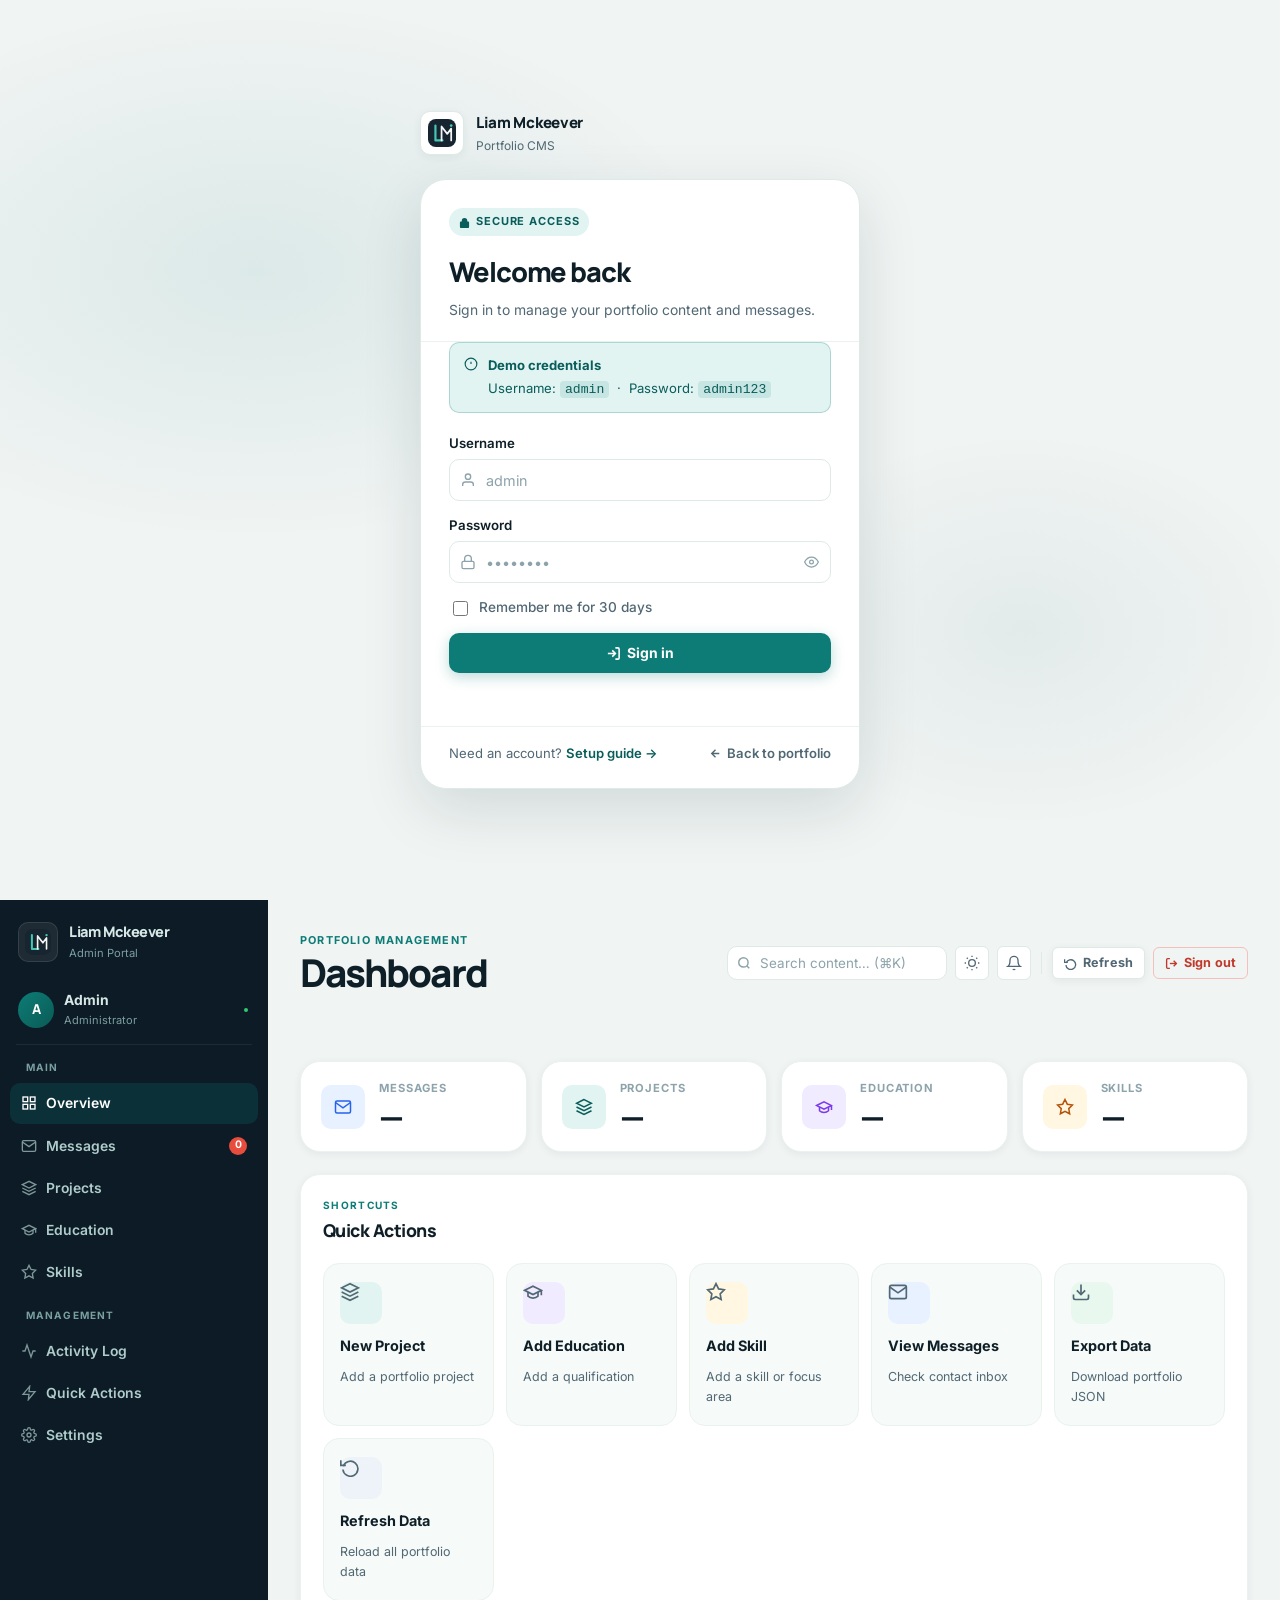
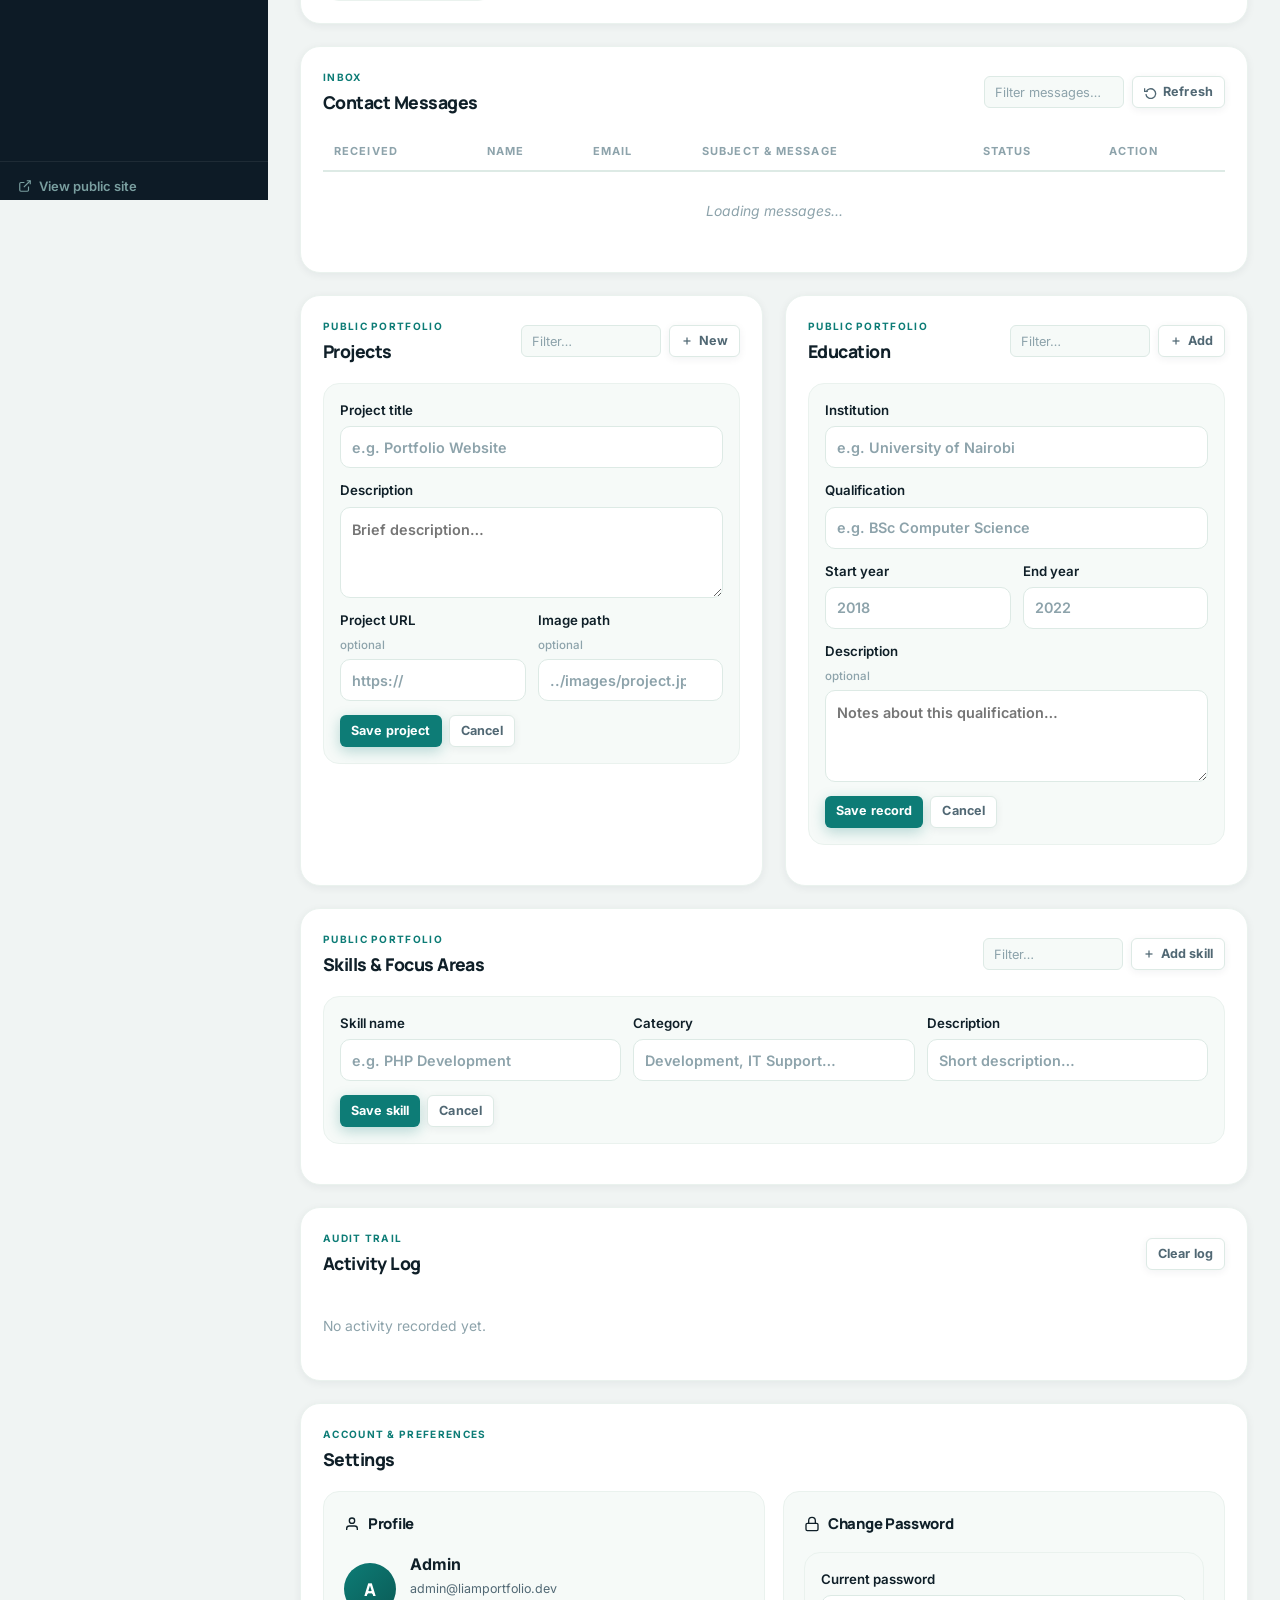
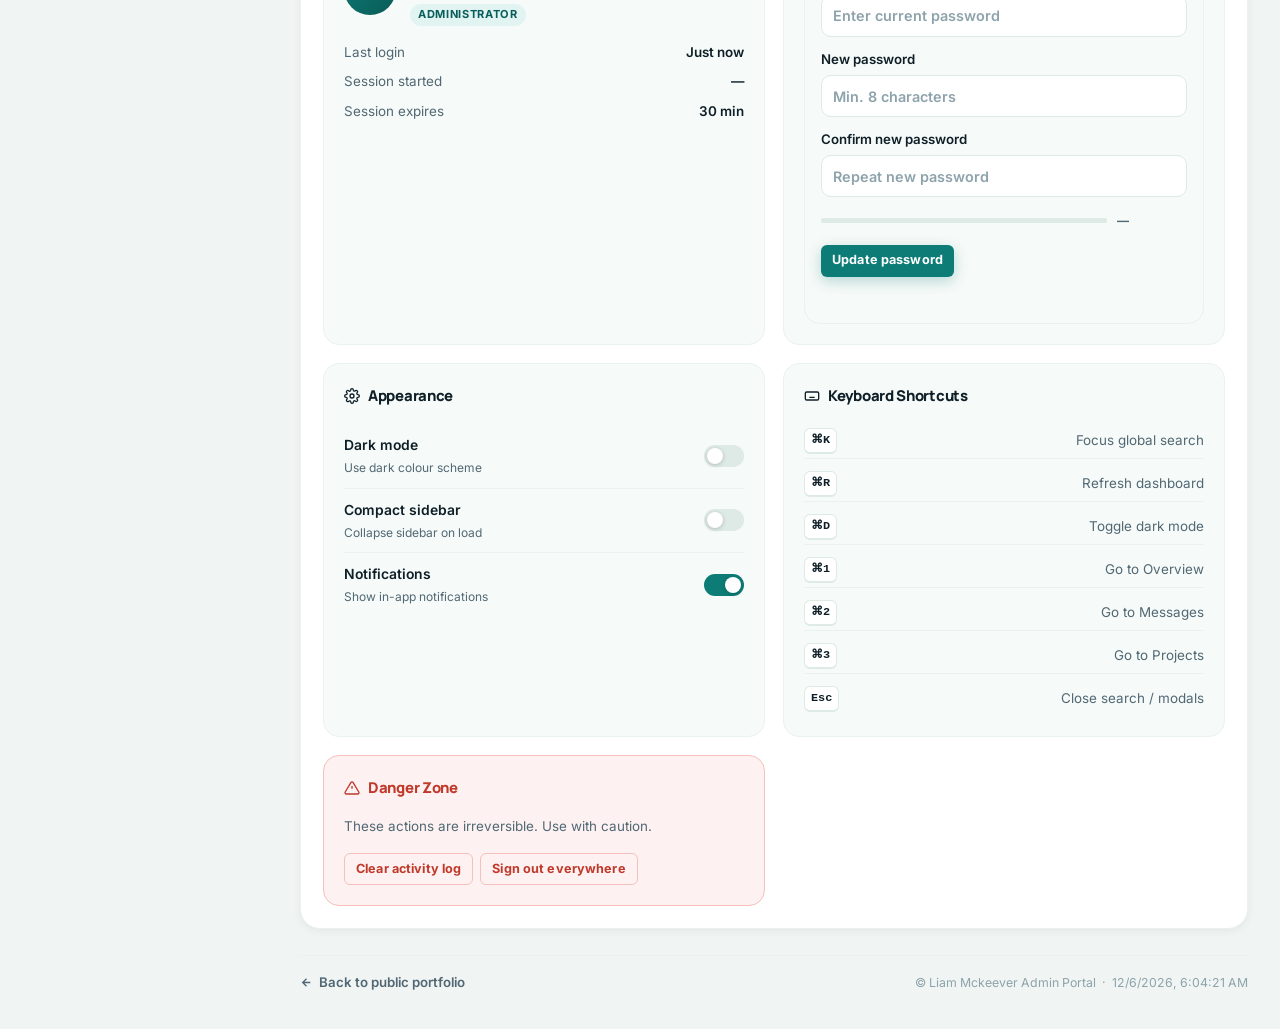
==== liamPortfoloo/index/admin.html @ 50aae00d "Add files via upload" ====
<!DOCTYPE html>
<html lang="en" data-theme="light">
  <head>
    <meta charset="UTF-8" />
    <meta name="viewport" content="width=device-width, initial-scale=1.0" />
    <meta name="robots" content="noindex, nofollow" />
    <title>Admin Dashboard · Liam Mckeever</title>
    <link rel="icon" type="image/svg+xml" href="../assets/liam-mark.svg" />
    <link rel="preconnect" href="https://fonts.googleapis.com" />
    <link rel="preconnect" href="https://fonts.gstatic.com" crossorigin />
    <link href="https://fonts.googleapis.com/css2?family=Inter:wght@400;500;600;700&family=Manrope:wght@700;800&display=swap" rel="stylesheet" />
    <link rel="stylesheet" href="admin.css" />
  </head>
  <body class="admin-body">

    <!-- ══════════════════════════════════════════════
         LOGIN PANEL
    ══════════════════════════════════════════════ -->
    <main class="admin-auth" id="loginPanel">
      <div class="auth-bg-shape" aria-hidden="true"></div>

      <div class="auth-wrapper">
        <a class="auth-brand" href="index.html" aria-label="Back to portfolio">
          <span class="auth-brand-mark">
            <img src="../assets/liam-mark.svg" alt="" width="28" height="28" />
          </span>
          <span class="auth-brand-text">
            <strong>Liam Mckeever</strong>
            <small>Portfolio CMS</small>
          </span>
        </a>

        <section class="auth-card" aria-labelledby="loginTitle">
          <header class="auth-card-header">
            <span class="auth-badge">
              <svg width="11" height="11" viewBox="0 0 12 12" fill="currentColor" aria-hidden="true"><path d="M6 1a3 3 0 0 1 3 3v1H3V4a3 3 0 0 1 3-3zm4 4H2a1 1 0 0 0-1 1v5a1 1 0 0 0 1 1h8a1 1 0 0 0 1-1V6a1 1 0 0 0-1-1z"/></svg>
              Secure access
            </span>
            <h1 id="loginTitle">Welcome back</h1>
            <p class="auth-card-desc">Sign in to manage your portfolio content and messages.</p>
          </header>

          <!-- Demo credentials hint -->
          <div class="demo-credentials">
            <svg width="14" height="14" viewBox="0 0 24 24" fill="none" stroke="currentColor" stroke-width="2" aria-hidden="true"><circle cx="12" cy="12" r="10"/><line x1="12" y1="8" x2="12" y2="12"/><line x1="12" y1="16" x2="12.01" y2="16"/></svg>
            <div>
              <strong>Demo credentials</strong>
              <span>Username: <code>admin</code> &nbsp;·&nbsp; Password: <code>admin123</code></span>
            </div>
          </div>

          <form id="loginForm" class="auth-form" novalidate>
            <div class="field-group">
              <label class="field-label" for="username">Username</label>
              <div class="field-wrap">
                <svg class="field-icon" width="16" height="16" viewBox="0 0 24 24" fill="none" stroke="currentColor" stroke-width="2" aria-hidden="true"><path d="M20 21v-2a4 4 0 0 0-4-4H8a4 4 0 0 0-4 4v2"/><circle cx="12" cy="7" r="4"/></svg>
                <input id="username" class="field-input" name="username" type="text" autocomplete="username" maxlength="50" placeholder="admin" required />
              </div>
            </div>

            <div class="field-group">
              <label class="field-label" for="password">Password</label>
              <div class="field-wrap">
                <svg class="field-icon" width="16" height="16" viewBox="0 0 24 24" fill="none" stroke="currentColor" stroke-width="2" aria-hidden="true"><rect x="3" y="11" width="18" height="11" rx="2"/><path d="M7 11V7a5 5 0 0 1 10 0v4"/></svg>
                <input id="password" class="field-input" name="password" type="password" autocomplete="current-password" placeholder="••••••••" required />
                <button class="pw-toggle" type="button" aria-label="Show password" id="pwToggle">
                  <svg width="15" height="15" viewBox="0 0 24 24" fill="none" stroke="currentColor" stroke-width="2" aria-hidden="true"><path d="M1 12s4-8 11-8 11 8 11 8-4 8-11 8-11-8-11-8z"/><circle cx="12" cy="12" r="3"/></svg>
                </button>
              </div>
            </div>

            <label class="remember-row">
              <input type="checkbox" id="rememberMe" />
              <span>Remember me for 30 days</span>
            </label>

            <button class="btn-primary btn-full" type="submit" id="loginSubmit">
              <svg width="15" height="15" viewBox="0 0 24 24" fill="none" stroke="currentColor" stroke-width="2.5" aria-hidden="true"><path d="M15 3h4a2 2 0 0 1 2 2v14a2 2 0 0 1-2 2h-4"/><polyline points="10 17 15 12 10 7"/><line x1="15" y1="12" x2="3" y2="12"/></svg>
              Sign in
            </button>

            <p class="admin-notice" id="loginStatus" role="status" aria-live="polite"></p>
          </form>

          <footer class="auth-card-footer">
            <p class="auth-setup-note">Need an account? <a href="../backend/README.md" target="_blank" rel="noopener noreferrer">Setup guide →</a></p>
            <a class="auth-back-link" href="index.html">
              <svg width="13" height="13" viewBox="0 0 24 24" fill="none" stroke="currentColor" stroke-width="2.5" aria-hidden="true"><path d="M19 12H5M12 19l-7-7 7-7"/></svg>
              Back to portfolio
            </a>
          </footer>
        </section>
      </div>
    </main>

    <!-- ══════════════════════════════════════════════
         DASHBOARD SHELL
    ══════════════════════════════════════════════ -->
    <div class="admin-shell" id="dashboard" hidden>

      <!-- ── SIDEBAR ─────────────────────────────── -->
      <aside class="admin-sidebar" id="adminSidebar" role="complementary" aria-label="Admin navigation">

        <div class="sidebar-top">
          <a class="sidebar-brand" href="index.html">
            <span class="sidebar-brand-mark">
              <img src="../assets/liam-mark.svg" alt="" width="26" height="26" />
            </span>
            <span class="sidebar-brand-text">
              <strong>Liam Mckeever</strong>
              <small>Admin Portal</small>
            </span>
          </a>

          <!-- Mobile close -->
          <button class="sidebar-close" id="sidebarClose" type="button" aria-label="Close sidebar">
            <svg width="18" height="18" viewBox="0 0 24 24" fill="none" stroke="currentColor" stroke-width="2.5"><line x1="18" y1="6" x2="6" y2="18"/><line x1="6" y1="6" x2="18" y2="18"/></svg>
          </button>
        </div>

        <!-- Admin avatar / greeting -->
        <div class="sidebar-user">
          <div class="sidebar-avatar" id="sidebarAvatar">A</div>
          <div>
            <div class="sidebar-username" id="sidebarUsername">Admin</div>
            <div class="sidebar-role">Administrator</div>
          </div>
          <div class="sidebar-status-dot" title="Online"></div>
        </div>

        <div class="sidebar-divider"></div>

        <nav class="admin-nav" aria-label="Admin sections">
          <p class="nav-section-label">Main</p>
          <a class="nav-link active" href="#overview" data-section="overview">
            <svg class="nav-icon" width="16" height="16" viewBox="0 0 24 24" fill="none" stroke="currentColor" stroke-width="2"><rect x="3" y="3" width="7" height="7"/><rect x="14" y="3" width="7" height="7"/><rect x="14" y="14" width="7" height="7"/><rect x="3" y="14" width="7" height="7"/></svg>
            Overview
          </a>
          <a class="nav-link" href="#messages" data-section="messages">
            <svg class="nav-icon" width="16" height="16" viewBox="0 0 24 24" fill="none" stroke="currentColor" stroke-width="2"><path d="M4 4h16c1.1 0 2 .9 2 2v12c0 1.1-.9 2-2 2H4c-1.1 0-2-.9-2-2V6c0-1.1.9-2 2-2z"/><polyline points="22,6 12,13 2,6"/></svg>
            Messages
            <span class="nav-badge" id="msgBadge" hidden>0</span>
          </a>
          <a class="nav-link" href="#projects" data-section="projects">
            <svg class="nav-icon" width="16" height="16" viewBox="0 0 24 24" fill="none" stroke="currentColor" stroke-width="2"><polygon points="12 2 2 7 12 12 22 7 12 2"/><polyline points="2 17 12 22 22 17"/><polyline points="2 12 12 17 22 12"/></svg>
            Projects
          </a>
          <a class="nav-link" href="#education" data-section="education">
            <svg class="nav-icon" width="16" height="16" viewBox="0 0 24 24" fill="none" stroke="currentColor" stroke-width="2"><path d="M22 10v6M2 10l10-5 10 5-10 5z"/><path d="M6 12v5c3 3 9 3 12 0v-5"/></svg>
            Education
          </a>
          <a class="nav-link" href="#skills" data-section="skills">
            <svg class="nav-icon" width="16" height="16" viewBox="0 0 24 24" fill="none" stroke="currentColor" stroke-width="2"><path d="M12 2l3.09 6.26L22 9.27l-5 4.87 1.18 6.88L12 17.77l-6.18 3.25L7 14.14 2 9.27l6.91-1.01L12 2z"/></svg>
            Skills
          </a>

          <p class="nav-section-label" style="margin-top:12px">Management</p>
          <a class="nav-link" href="#activity" data-section="activity">
            <svg class="nav-icon" width="16" height="16" viewBox="0 0 24 24" fill="none" stroke="currentColor" stroke-width="2"><polyline points="22 12 18 12 15 21 9 3 6 12 2 12"/></svg>
            Activity Log
          </a>
          <a class="nav-link" href="#quick-actions" data-section="quick-actions">
            <svg class="nav-icon" width="16" height="16" viewBox="0 0 24 24" fill="none" stroke="currentColor" stroke-width="2"><polygon points="13 2 3 14 12 14 11 22 21 10 12 10 13 2"/></svg>
            Quick Actions
          </a>
          <a class="nav-link" href="#settings" data-section="settings">
            <svg class="nav-icon" width="16" height="16" viewBox="0 0 24 24" fill="none" stroke="currentColor" stroke-width="2"><circle cx="12" cy="12" r="3"/><path d="M19.4 15a1.65 1.65 0 0 0 .33 1.82l.06.06a2 2 0 0 1-2.83 2.83l-.06-.06a1.65 1.65 0 0 0-1.82-.33 1.65 1.65 0 0 0-1 1.51V21a2 2 0 0 1-4 0v-.09A1.65 1.65 0 0 0 9 19.4a1.65 1.65 0 0 0-1.82.33l-.06.06a2 2 0 0 1-2.83-2.83l.06-.06A1.65 1.65 0 0 0 4.68 15a1.65 1.65 0 0 0-1.51-1H3a2 2 0 0 1 0-4h.09A1.65 1.65 0 0 0 4.6 9a1.65 1.65 0 0 0-.33-1.82l-.06-.06a2 2 0 0 1 2.83-2.83l.06.06A1.65 1.65 0 0 0 9 4.68a1.65 1.65 0 0 0 1-1.51V3a2 2 0 0 1 4 0v.09a1.65 1.65 0 0 0 1 1.51 1.65 1.65 0 0 0 1.82-.33l.06-.06a2 2 0 0 1 2.83 2.83l-.06.06A1.65 1.65 0 0 0 19.4 9a1.65 1.65 0 0 0 1.51 1H21a2 2 0 0 1 0 4h-.09a1.65 1.65 0 0 0-1.51 1z"/></svg>
            Settings
          </a>
        </nav>

        <div class="sidebar-footer">
          <a class="sidebar-site-link" href="index.html" target="_blank" rel="noopener">
            <svg width="14" height="14" viewBox="0 0 24 24" fill="none" stroke="currentColor" stroke-width="2"><path d="M18 13v6a2 2 0 0 1-2 2H5a2 2 0 0 1-2-2V8a2 2 0 0 1 2-2h6"/><polyline points="15 3 21 3 21 9"/><line x1="10" y1="14" x2="21" y2="3"/></svg>
            View public site
          </a>
        </div>
      </aside>

      <!-- Sidebar overlay (mobile) -->
      <div class="sidebar-overlay" id="sidebarOverlay"></div>

      <!-- ── MAIN ────────────────────────────────── -->
      <main class="admin-main">

        <!-- TOP BAR -->
        <header class="admin-topbar" id="overview">
          <div class="topbar-left">
            <!-- Mobile hamburger -->
            <button class="hamburger" id="hamburger" type="button" aria-label="Open menu">
              <span></span><span></span><span></span>
            </button>
            <div class="topbar-title">
              <span class="topbar-eyebrow">Portfolio management</span>
              <h1 class="topbar-heading">Dashboard</h1>
            </div>
          </div>

          <div class="topbar-right">
            <!-- Global search -->
            <div class="topbar-search">
              <svg width="14" height="14" viewBox="0 0 24 24" fill="none" stroke="currentColor" stroke-width="2.5" aria-hidden="true"><circle cx="11" cy="11" r="8"/><line x1="21" y1="21" x2="16.65" y2="16.65"/></svg>
              <input id="globalSearch" type="search" placeholder="Search content… (⌘K)" aria-label="Search portfolio content" />
            </div>

            <!-- Dark mode toggle -->
            <button class="topbar-icon-btn" id="darkModeToggle" type="button" aria-label="Toggle dark mode" title="Toggle dark mode">
              <svg class="icon-light" width="16" height="16" viewBox="0 0 24 24" fill="none" stroke="currentColor" stroke-width="2"><circle cx="12" cy="12" r="5"/><line x1="12" y1="1" x2="12" y2="3"/><line x1="12" y1="21" x2="12" y2="23"/><line x1="4.22" y1="4.22" x2="5.64" y2="5.64"/><line x1="18.36" y1="18.36" x2="19.78" y2="19.78"/><line x1="1" y1="12" x2="3" y2="12"/><line x1="21" y1="12" x2="23" y2="12"/><line x1="4.22" y1="19.78" x2="5.64" y2="18.36"/><line x1="18.36" y1="5.64" x2="19.78" y2="4.22"/></svg>
              <svg class="icon-dark" width="16" height="16" viewBox="0 0 24 24" fill="none" stroke="currentColor" stroke-width="2"><path d="M21 12.79A9 9 0 1 1 11.21 3 7 7 0 0 0 21 12.79z"/></svg>
            </button>

            <!-- Notifications -->
            <button class="topbar-icon-btn notif-btn" id="notifBtn" type="button" aria-label="Notifications" aria-haspopup="true" aria-expanded="false">
              <svg width="16" height="16" viewBox="0 0 24 24" fill="none" stroke="currentColor" stroke-width="2"><path d="M18 8A6 6 0 0 0 6 8c0 7-3 9-3 9h18s-3-2-3-9"/><path d="M13.73 21a2 2 0 0 1-3.46 0"/></svg>
              <span class="notif-dot" id="notifDot" hidden></span>
            </button>

            <!-- Notifications dropdown -->
            <div class="notif-dropdown" id="notifDropdown" role="dialog" aria-label="Notifications" hidden>
              <div class="notif-header">
                <strong>Notifications</strong>
                <button class="btn-text" id="clearNotifs" type="button">Clear all</button>
              </div>
              <ul class="notif-list" id="notifList">
                <li class="notif-empty">No new notifications</li>
              </ul>
            </div>

            <div class="topbar-divider"></div>

            <button class="btn-ghost btn-sm" id="refreshButton" type="button">
              <svg width="13" height="13" viewBox="0 0 24 24" fill="none" stroke="currentColor" stroke-width="2.5"><polyline points="1 4 1 10 7 10"/><path d="M3.51 15a9 9 0 1 0 .49-4"/></svg>
              Refresh
            </button>
            <button class="btn-danger-outline btn-sm" id="logoutButton" type="button">
              <svg width="13" height="13" viewBox="0 0 24 24" fill="none" stroke="currentColor" stroke-width="2.5"><path d="M9 21H5a2 2 0 0 1-2-2V5a2 2 0 0 1 2-2h4"/><polyline points="16 17 21 12 16 7"/><line x1="21" y1="12" x2="9" y2="12"/></svg>
              Sign out
            </button>
          </div>
        </header>

        <!-- Search results overlay -->
        <div class="search-results" id="searchResults" hidden></div>

        <p class="admin-notice" id="dashboardStatus" role="status" aria-live="polite"></p>

        <!-- ── STATS ──────────────────────────────── -->
        <section class="stats-grid" aria-label="Portfolio summary">
          <article class="stat-card" data-href="#messages">
            <div class="stat-icon stat-icon--blue">
              <svg width="18" height="18" viewBox="0 0 24 24" fill="none" stroke="currentColor" stroke-width="2"><path d="M4 4h16c1.1 0 2 .9 2 2v12c0 1.1-.9 2-2 2H4c-1.1 0-2-.9-2-2V6c0-1.1.9-2 2-2z"/><polyline points="22,6 12,13 2,6"/></svg>
            </div>
            <div class="stat-body">
              <p class="stat-label">Messages</p>
              <h2 class="stat-value" id="messageCount">—</h2>
            </div>
            <svg class="stat-arrow" width="14" height="14" viewBox="0 0 24 24" fill="none" stroke="currentColor" stroke-width="2.5"><path d="M5 12h14M12 5l7 7-7 7"/></svg>
          </article>
          <article class="stat-card" data-href="#projects">
            <div class="stat-icon stat-icon--teal">
              <svg width="18" height="18" viewBox="0 0 24 24" fill="none" stroke="currentColor" stroke-width="2"><polygon points="12 2 2 7 12 12 22 7 12 2"/><polyline points="2 17 12 22 22 17"/><polyline points="2 12 12 17 22 12"/></svg>
            </div>
            <div class="stat-body">
              <p class="stat-label">Projects</p>
              <h2 class="stat-value" id="projectCount">—</h2>
            </div>
            <svg class="stat-arrow" width="14" height="14" viewBox="0 0 24 24" fill="none" stroke="currentColor" stroke-width="2.5"><path d="M5 12h14M12 5l7 7-7 7"/></svg>
          </article>
          <article class="stat-card" data-href="#education">
            <div class="stat-icon stat-icon--purple">
              <svg width="18" height="18" viewBox="0 0 24 24" fill="none" stroke="currentColor" stroke-width="2"><path d="M22 10v6M2 10l10-5 10 5-10 5z"/><path d="M6 12v5c3 3 9 3 12 0v-5"/></svg>
            </div>
            <div class="stat-body">
              <p class="stat-label">Education</p>
              <h2 class="stat-value" id="educationCount">—</h2>
            </div>
            <svg class="stat-arrow" width="14" height="14" viewBox="0 0 24 24" fill="none" stroke="currentColor" stroke-width="2.5"><path d="M5 12h14M12 5l7 7-7 7"/></svg>
          </article>
          <article class="stat-card" data-href="#skills">
            <div class="stat-icon stat-icon--amber">
              <svg width="18" height="18" viewBox="0 0 24 24" fill="none" stroke="currentColor" stroke-width="2"><path d="M12 2l3.09 6.26L22 9.27l-5 4.87 1.18 6.88L12 17.77l-6.18 3.25L7 14.14 2 9.27l6.91-1.01L12 2z"/></svg>
            </div>
            <div class="stat-body">
              <p class="stat-label">Skills</p>
              <h2 class="stat-value" id="skillCount">—</h2>
            </div>
            <svg class="stat-arrow" width="14" height="14" viewBox="0 0 24 24" fill="none" stroke="currentColor" stroke-width="2.5"><path d="M5 12h14M12 5l7 7-7 7"/></svg>
          </article>
        </section>

        <!-- ── QUICK ACTIONS ──────────────────────── -->
        <section class="panel" id="quick-actions">
          <div class="panel-header">
            <div class="panel-title-group">
              <span class="panel-eyebrow">Shortcuts</span>
              <h2 class="panel-title">Quick Actions</h2>
            </div>
          </div>
          <div class="quick-actions-grid">
            <button class="qa-card" data-reset-form="projectForm" data-scroll="projects" type="button">
              <span class="qa-icon qa-icon--teal">
                <svg width="20" height="20" viewBox="0 0 24 24" fill="none" stroke="currentColor" stroke-width="2"><polygon points="12 2 2 7 12 12 22 7 12 2"/><polyline points="2 17 12 22 22 17"/><polyline points="2 12 12 17 22 12"/></svg>
              </span>
              <strong>New Project</strong>
              <span>Add a portfolio project</span>
            </button>
            <button class="qa-card" data-reset-form="educationForm" data-scroll="education" type="button">
              <span class="qa-icon qa-icon--purple">
                <svg width="20" height="20" viewBox="0 0 24 24" fill="none" stroke="currentColor" stroke-width="2"><path d="M22 10v6M2 10l10-5 10 5-10 5z"/><path d="M6 12v5c3 3 9 3 12 0v-5"/></svg>
              </span>
              <strong>Add Education</strong>
              <span>Add a qualification</span>
            </button>
            <button class="qa-card" data-reset-form="skillForm" data-scroll="skills" type="button">
              <span class="qa-icon qa-icon--amber">
                <svg width="20" height="20" viewBox="0 0 24 24" fill="none" stroke="currentColor" stroke-width="2"><path d="M12 2l3.09 6.26L22 9.27l-5 4.87 1.18 6.88L12 17.77l-6.18 3.25L7 14.14 2 9.27l6.91-1.01L12 2z"/></svg>
              </span>
              <strong>Add Skill</strong>
              <span>Add a skill or focus area</span>
            </button>
            <button class="qa-card" data-scroll="messages" type="button">
              <span class="qa-icon qa-icon--blue">
                <svg width="20" height="20" viewBox="0 0 24 24" fill="none" stroke="currentColor" stroke-width="2"><path d="M4 4h16c1.1 0 2 .9 2 2v12c0 1.1-.9 2-2 2H4c-1.1 0-2-.9-2-2V6c0-1.1.9-2 2-2z"/><polyline points="22,6 12,13 2,6"/></svg>
              </span>
              <strong>View Messages</strong>
              <span>Check contact inbox</span>
            </button>
            <button class="qa-card" id="qaExportBtn" type="button">
              <span class="qa-icon qa-icon--green">
                <svg width="20" height="20" viewBox="0 0 24 24" fill="none" stroke="currentColor" stroke-width="2"><path d="M21 15v4a2 2 0 0 1-2 2H5a2 2 0 0 1-2-2v-4"/><polyline points="7 10 12 15 17 10"/><line x1="12" y1="15" x2="12" y2="3"/></svg>
              </span>
              <strong>Export Data</strong>
              <span>Download portfolio JSON</span>
            </button>
            <button class="qa-card" id="qaRefreshBtn" type="button">
              <span class="qa-icon qa-icon--slate">
                <svg width="20" height="20" viewBox="0 0 24 24" fill="none" stroke="currentColor" stroke-width="2"><polyline points="1 4 1 10 7 10"/><path d="M3.51 15a9 9 0 1 0 .49-4"/></svg>
              </span>
              <strong>Refresh Data</strong>
              <span>Reload all portfolio data</span>
            </button>
          </div>
        </section>

        <!-- ── MESSAGES ───────────────────────────── -->
        <section class="panel" id="messages">
          <div class="panel-header">
            <div class="panel-title-group">
              <span class="panel-eyebrow">Inbox</span>
              <h2 class="panel-title">Contact Messages</h2>
            </div>
            <div class="panel-actions">
              <input class="panel-search" id="msgSearch" type="search" placeholder="Filter messages…" aria-label="Filter messages" />
              <button class="btn-ghost btn-sm" id="refreshButton" type="button">
                <svg width="13" height="13" viewBox="0 0 24 24" fill="none" stroke="currentColor" stroke-width="2.5"><polyline points="1 4 1 10 7 10"/><path d="M3.51 15a9 9 0 1 0 .49-4"/></svg>
                Refresh
              </button>
            </div>
          </div>
          <div class="table-wrap">
            <table>
              <thead>
                <tr>
                  <th>Received</th>
                  <th>Name</th>
                  <th>Email</th>
                  <th>Subject &amp; Message</th>
                  <th>Status</th>
                  <th>Action</th>
                </tr>
              </thead>
              <tbody id="messagesTable">
                <tr><td colspan="6" class="table-empty">Loading messages…</td></tr>
              </tbody>
            </table>
          </div>
        </section>

        <!-- ── PROJECTS + EDUCATION ───────────────── -->
        <div class="management-grid">

          <!-- PROJECTS -->
          <section class="panel" id="projects">
            <div class="panel-header">
              <div class="panel-title-group">
                <span class="panel-eyebrow">Public portfolio</span>
                <h2 class="panel-title">Projects</h2>
              </div>
              <div class="panel-actions">
                <input class="panel-search" id="projectSearch" type="search" placeholder="Filter…" aria-label="Filter projects" />
                <button class="btn-ghost btn-sm" data-reset-form="projectForm" type="button">
                  <svg width="12" height="12" viewBox="0 0 24 24" fill="none" stroke="currentColor" stroke-width="2.5"><line x1="12" y1="5" x2="12" y2="19"/><line x1="5" y1="12" x2="19" y2="12"/></svg>
                  New
                </button>
              </div>
            </div>

            <form class="record-form" id="projectForm">
              <input type="hidden" name="id" />
              <div class="form-row">
                <label class="field-label">Project title
                  <input class="field-input" name="title" maxlength="150" placeholder="e.g. Portfolio Website" required />
                </label>
              </div>
              <div class="form-row">
                <label class="field-label">Description
                  <textarea class="field-textarea" name="description" rows="3" placeholder="Brief description…" required></textarea>
                </label>
              </div>
              <div class="form-row form-row--2col">
                <label class="field-label">Project URL <span class="optional-tag">optional</span>
                  <input class="field-input" name="project_url" type="url" maxlength="255" placeholder="https://" />
                </label>
                <label class="field-label">Image path <span class="optional-tag">optional</span>
                  <input class="field-input" name="image" maxlength="255" placeholder="../images/project.jpg" />
                </label>
              </div>
              <div class="form-actions">
                <button class="btn-primary btn-sm" type="submit">Save project</button>
                <button class="btn-ghost btn-sm" data-reset-form="projectForm" type="button">Cancel</button>
              </div>
            </form>

            <div class="record-list" id="projectsList" aria-live="polite"></div>
          </section>

          <!-- EDUCATION -->
          <section class="panel" id="education">
            <div class="panel-header">
              <div class="panel-title-group">
                <span class="panel-eyebrow">Public portfolio</span>
                <h2 class="panel-title">Education</h2>
              </div>
              <div class="panel-actions">
                <input class="panel-search" id="eduSearch" type="search" placeholder="Filter…" aria-label="Filter education" />
                <button class="btn-ghost btn-sm" data-reset-form="educationForm" type="button">
                  <svg width="12" height="12" viewBox="0 0 24 24" fill="none" stroke="currentColor" stroke-width="2.5"><line x1="12" y1="5" x2="12" y2="19"/><line x1="5" y1="12" x2="19" y2="12"/></svg>
                  Add
                </button>
              </div>
            </div>

            <form class="record-form" id="educationForm">
              <input type="hidden" name="id" />
              <div class="form-row">
                <label class="field-label">Institution
                  <input class="field-input" name="institution" maxlength="150" placeholder="e.g. University of Nairobi" required />
                </label>
              </div>
              <div class="form-row">
                <label class="field-label">Qualification
                  <input class="field-input" name="qualification" maxlength="150" placeholder="e.g. BSc Computer Science" required />
                </label>
              </div>
              <div class="form-row form-row--2col">
                <label class="field-label">Start year
                  <input class="field-input" name="start_year" type="number" min="1901" max="2155" placeholder="2018" />
                </label>
                <label class="field-label">End year
                  <input class="field-input" name="end_year" type="number" min="1901" max="2155" placeholder="2022" />
                </label>
              </div>
              <div class="form-row">
                <label class="field-label">Description <span class="optional-tag">optional</span>
                  <textarea class="field-textarea" name="description" rows="3" placeholder="Notes about this qualification…"></textarea>
                </label>
              </div>
              <div class="form-actions">
                <button class="btn-primary btn-sm" type="submit">Save record</button>
                <button class="btn-ghost btn-sm" data-reset-form="educationForm" type="button">Cancel</button>
              </div>
            </form>

            <div class="record-list" id="educationList" aria-live="polite"></div>
          </section>

        </div><!-- /management-grid -->

        <!-- ── SKILLS ─────────────────────────────── -->
        <section class="panel" id="skills">
          <div class="panel-header">
            <div class="panel-title-group">
              <span class="panel-eyebrow">Public portfolio</span>
              <h2 class="panel-title">Skills &amp; Focus Areas</h2>
            </div>
            <div class="panel-actions">
              <input class="panel-search" id="skillSearch" type="search" placeholder="Filter…" aria-label="Filter skills" />
              <button class="btn-ghost btn-sm" data-reset-form="skillForm" type="button">
                <svg width="12" height="12" viewBox="0 0 24 24" fill="none" stroke="currentColor" stroke-width="2.5"><line x1="12" y1="5" x2="12" y2="19"/><line x1="5" y1="12" x2="19" y2="12"/></svg>
                Add skill
              </button>
            </div>
          </div>

          <form class="record-form record-form--inline" id="skillForm">
            <input type="hidden" name="id" />
            <div class="form-row form-row--3col">
              <label class="field-label">Skill name
                <input class="field-input" name="name" maxlength="150" placeholder="e.g. PHP Development" required />
              </label>
              <label class="field-label">Category
                <input class="field-input" name="category" maxlength="100" placeholder="Development, IT Support…" required />
              </label>
              <label class="field-label">Description
                <input class="field-input" name="description" maxlength="5000" placeholder="Short description…" required />
              </label>
            </div>
            <div class="form-actions">
              <button class="btn-primary btn-sm" type="submit">Save skill</button>
              <button class="btn-ghost btn-sm" data-reset-form="skillForm" type="button">Cancel</button>
            </div>
          </form>

          <div class="record-list record-list--skills" id="skillsList" aria-live="polite"></div>
        </section>

        <!-- ── ACTIVITY LOG ───────────────────────── -->
        <section class="panel" id="activity">
          <div class="panel-header">
            <div class="panel-title-group">
              <span class="panel-eyebrow">Audit trail</span>
              <h2 class="panel-title">Activity Log</h2>
            </div>
            <button class="btn-ghost btn-sm" id="clearActivityBtn" type="button">Clear log</button>
          </div>
          <ul class="activity-log" id="activityLog">
            <li class="activity-empty">No activity recorded yet.</li>
          </ul>
        </section>

        <!-- ── SETTINGS ───────────────────────────── -->
        <section class="panel" id="settings">
          <div class="panel-header">
            <div class="panel-title-group">
              <span class="panel-eyebrow">Account &amp; preferences</span>
              <h2 class="panel-title">Settings</h2>
            </div>
          </div>

          <div class="settings-grid">

            <!-- Profile info -->
            <div class="settings-card">
              <h3 class="settings-card-title">
                <svg width="16" height="16" viewBox="0 0 24 24" fill="none" stroke="currentColor" stroke-width="2"><path d="M20 21v-2a4 4 0 0 0-4-4H8a4 4 0 0 0-4 4v2"/><circle cx="12" cy="7" r="4"/></svg>
                Profile
              </h3>
              <div class="profile-row">
                <div class="profile-avatar" id="profileAvatar">A</div>
                <div>
                  <div class="profile-name" id="profileName">Admin</div>
                  <div class="profile-email">admin@liamportfolio.dev</div>
                  <div class="profile-role-badge">Administrator</div>
                </div>
              </div>
              <div class="settings-info-list">
                <div class="settings-info-row">
                  <span>Last login</span>
                  <strong id="lastLogin">Just now</strong>
                </div>
                <div class="settings-info-row">
                  <span>Session started</span>
                  <strong id="sessionStart">—</strong>
                </div>
                <div class="settings-info-row">
                  <span>Session expires</span>
                  <strong id="sessionExpiry">30 min</strong>
                </div>
              </div>
            </div>

            <!-- Change password -->
            <div class="settings-card">
              <h3 class="settings-card-title">
                <svg width="16" height="16" viewBox="0 0 24 24" fill="none" stroke="currentColor" stroke-width="2"><rect x="3" y="11" width="18" height="11" rx="2"/><path d="M7 11V7a5 5 0 0 1 10 0v4"/></svg>
                Change Password
              </h3>
              <form class="record-form" id="passwordForm" style="margin-bottom:0">
                <div class="form-row">
                  <label class="field-label">Current password
                    <input class="field-input" id="currentPw" type="password" placeholder="Enter current password" required />
                  </label>
                </div>
                <div class="form-row">
                  <label class="field-label">New password
                    <input class="field-input" id="newPw" type="password" placeholder="Min. 8 characters" required minlength="8" />
                  </label>
                </div>
                <div class="form-row">
                  <label class="field-label">Confirm new password
                    <input class="field-input" id="confirmPw" type="password" placeholder="Repeat new password" required />
                  </label>
                </div>
                <div class="pw-strength" id="pwStrength" hidden>
                  <div class="pw-strength-bar">
                    <span id="pwStrengthFill"></span>
                  </div>
                  <span id="pwStrengthLabel">—</span>
                </div>
                <div class="form-actions">
                  <button class="btn-primary btn-sm" type="submit">Update password</button>
                </div>
                <p class="admin-notice" id="pwStatus" role="status" aria-live="polite"></p>
              </form>
            </div>

            <!-- Appearance -->
            <div class="settings-card">
              <h3 class="settings-card-title">
                <svg width="16" height="16" viewBox="0 0 24 24" fill="none" stroke="currentColor" stroke-width="2"><circle cx="12" cy="12" r="3"/><path d="M19.4 15a1.65 1.65 0 0 0 .33 1.82l.06.06a2 2 0 0 1-2.83 2.83l-.06-.06a1.65 1.65 0 0 0-1.82-.33 1.65 1.65 0 0 0-1 1.51V21a2 2 0 0 1-4 0v-.09A1.65 1.65 0 0 0 9 19.4a1.65 1.65 0 0 0-1.82.33l-.06.06a2 2 0 0 1-2.83-2.83l.06-.06A1.65 1.65 0 0 0 4.68 15a1.65 1.65 0 0 0-1.51-1H3a2 2 0 0 1 0-4h.09A1.65 1.65 0 0 0 4.6 9a1.65 1.65 0 0 0-.33-1.82l-.06-.06a2 2 0 0 1 2.83-2.83l.06.06A1.65 1.65 0 0 0 9 4.68a1.65 1.65 0 0 0 1-1.51V3a2 2 0 0 1 4 0v.09a1.65 1.65 0 0 0 1 1.51 1.65 1.65 0 0 0 1.82-.33l.06-.06a2 2 0 0 1 2.83 2.83l-.06.06A1.65 1.65 0 0 0 19.4 9a1.65 1.65 0 0 0 1.51 1H21a2 2 0 0 1 0 4h-.09a1.65 1.65 0 0 0-1.51 1z"/></svg>
                Appearance
              </h3>
              <div class="toggle-row">
                <div>
                  <strong>Dark mode</strong>
                  <small>Use dark colour scheme</small>
                </div>
                <label class="toggle-switch">
                  <input type="checkbox" id="darkModeToggle2" />
                  <span class="toggle-track"><span class="toggle-thumb"></span></span>
                </label>
              </div>
              <div class="toggle-row">
                <div>
                  <strong>Compact sidebar</strong>
                  <small>Collapse sidebar on load</small>
                </div>
                <label class="toggle-switch">
                  <input type="checkbox" id="compactSidebar" />
                  <span class="toggle-track"><span class="toggle-thumb"></span></span>
                </label>
              </div>
              <div class="toggle-row">
                <div>
                  <strong>Notifications</strong>
                  <small>Show in-app notifications</small>
                </div>
                <label class="toggle-switch">
                  <input type="checkbox" id="notifToggle" checked />
                  <span class="toggle-track"><span class="toggle-thumb"></span></span>
                </label>
              </div>
            </div>

            <!-- Keyboard shortcuts -->
            <div class="settings-card">
              <h3 class="settings-card-title">
                <svg width="16" height="16" viewBox="0 0 24 24" fill="none" stroke="currentColor" stroke-width="2"><rect x="2" y="6" width="20" height="12" rx="2"/><path d="M6 10h.01M10 10h.01M14 10h.01M18 10h.01M8 14h8"/></svg>
                Keyboard Shortcuts
              </h3>
              <ul class="shortcut-list">
                <li><kbd>⌘K</kbd> <span>Focus global search</span></li>
                <li><kbd>⌘R</kbd> <span>Refresh dashboard</span></li>
                <li><kbd>⌘D</kbd> <span>Toggle dark mode</span></li>
                <li><kbd>⌘1</kbd> <span>Go to Overview</span></li>
                <li><kbd>⌘2</kbd> <span>Go to Messages</span></li>
                <li><kbd>⌘3</kbd> <span>Go to Projects</span></li>
                <li><kbd>Esc</kbd> <span>Close search / modals</span></li>
              </ul>
            </div>

            <!-- Danger zone -->
            <div class="settings-card settings-card--danger">
              <h3 class="settings-card-title settings-card-title--danger">
                <svg width="16" height="16" viewBox="0 0 24 24" fill="none" stroke="currentColor" stroke-width="2"><path d="M10.29 3.86L1.82 18a2 2 0 0 0 1.71 3h16.94a2 2 0 0 0 1.71-3L13.71 3.86a2 2 0 0 0-3.42 0z"/><line x1="12" y1="9" x2="12" y2="13"/><line x1="12" y1="17" x2="12.01" y2="17"/></svg>
                Danger Zone
              </h3>
              <p class="settings-card-desc">These actions are irreversible. Use with caution.</p>
              <div class="form-actions">
                <button class="btn-danger btn-sm" id="clearActivityDanger" type="button">Clear activity log</button>
                <button class="btn-danger btn-sm" id="signOutAllBtn" type="button">Sign out everywhere</button>
              </div>
            </div>

          </div><!-- /settings-grid -->
        </section>

        <footer class="admin-footer">
          <a href="index.html">
            <svg width="13" height="13" viewBox="0 0 24 24" fill="none" stroke="currentColor" stroke-width="2.5"><path d="M19 12H5M12 19l-7-7 7-7"/></svg>
            Back to public portfolio
          </a>
          <span class="admin-footer-copy">&copy; Liam Mckeever Admin Portal &nbsp;·&nbsp; <span id="footerTime"></span></span>
        </footer>

      </main>
    </div><!-- /admin-shell -->

    <!-- ── TOAST CONTAINER ─────────────────────── -->
    <div class="toast-container" id="toastContainer" aria-live="assertive" aria-atomic="true"></div>

    <script src="../js/admin.js"></script>
  </body>
</html>
---- liamPortfoloo/index/admin.css ----
/* ═══════════════════════════════════════════════════════════
   ADMIN PORTAL — Liam Mckeever Portfolio CMS
   ═══════════════════════════════════════════════════════════ */

@import url("https://fonts.googleapis.com/css2?family=Inter:wght@400;500;600;700&family=Manrope:wght@700;800&display=swap");

/* ─── Design Tokens (Light) ──────────────────────────────── */
:root {
  --bg:            #f0f4f3;
  --surface:       #ffffff;
  --surface-soft:  #f6faf8;
  --surface-hover: #eef5f2;

  --sidebar-bg:       #0d1b26;
  --sidebar-hover:    rgba(13,124,118,0.15);
  --sidebar-active:   rgba(13,124,118,0.22);
  --sidebar-fg:       #d6e8e5;
  --sidebar-muted:    #7a9fa0;
  --sidebar-border:   rgba(255,255,255,0.07);

  --accent:       #0d7c76;
  --accent-dark:  #095d5a;
  --accent-soft:  #e1f4f2;
  --accent-glow:  rgba(13,124,118,0.18);

  --danger:        #c0392b;
  --danger-soft:   #fdf2f1;
  --danger-border: #f5c0bb;
  --success:       #0a7c50;
  --success-soft:  #e8f8ef;
  --warning:       #b45309;
  --warning-soft:  #fff7e1;

  --text:        #0f1f28;
  --text-muted:  #516874;
  --text-faint:  #8da3ab;

  --border:       #ddeae5;
  --border-soft:  #eaf2ee;
  --shadow-sm:    0 2px 8px rgba(10,40,50,0.06);
  --shadow-md:    0 8px 28px rgba(10,40,50,0.09);
  --shadow-lg:    0 20px 60px rgba(10,40,50,0.13);

  --r-xs:  6px;
  --r-sm:  10px;
  --r-md:  16px;
  --r-lg:  20px;
  --r-xl:  26px;

  --sidebar-w:  268px;
  --main-pad:   32px;
  --topbar-h:   66px;
}

/* ─── Dark Theme ─────────────────────────────────────────── */
[data-theme="dark"] {
  --bg:            #0e1a22;
  --surface:       #152029;
  --surface-soft:  #1c2c38;
  --surface-hover: #1e3040;

  --sidebar-bg:    #091318;
  --sidebar-fg:    #c8dfe0;
  --sidebar-muted: #5c8085;

  --accent:       #12a399;
  --accent-dark:  #0d7c76;
  --accent-soft:  #0d2e2b;
  --accent-glow:  rgba(18,163,153,0.2);

  --text:        #d8ebea;
  --text-muted:  #7ea8b0;
  --text-faint:  #4e7278;

  --border:       #1f3545;
  --border-soft:  #192e3c;

  --shadow-sm:  0 2px 8px rgba(0,0,0,0.3);
  --shadow-md:  0 8px 28px rgba(0,0,0,0.4);
  --shadow-lg:  0 20px 60px rgba(0,0,0,0.5);

  --danger-soft:  #2c1515;
  --success-soft: #0d2a1a;
  --warning-soft: #2a1f08;
}

/* ─── Reset & Base ───────────────────────────────────────── */
*, *::before, *::after { box-sizing: border-box; }
html { scroll-behavior: smooth; scroll-padding-top: 90px; }

body {
  margin: 0;
  background: var(--bg);
  color: var(--text);
  font-family: "Inter", -apple-system, BlinkMacSystemFont, "Segoe UI", sans-serif;
  font-size: 15px;
  line-height: 1.6;
  -webkit-font-smoothing: antialiased;
  text-rendering: optimizeLegibility;
}

img { display: block; max-width: 100%; }
a { color: var(--accent-dark); text-decoration: none; }
a:hover { color: var(--accent); }
a:focus-visible { outline: 2px solid var(--accent); outline-offset: 3px; border-radius: 4px; }
button, input, textarea, select { font: inherit; }
p { margin: 0; }
h1, h2, h3 { margin: 0; font-family: "Manrope", "Inter", sans-serif; }


/* ═══════════════════════════════════════════════════════════
   LOGIN
   ═══════════════════════════════════════════════════════════ */
.admin-auth {
  position: relative;
  display: flex;
  min-height: 100dvh;
  align-items: center;
  justify-content: center;
  padding: 40px 20px;
  background: var(--bg);
  overflow: hidden;
}

.auth-bg-shape {
  position: absolute;
  inset: 0;
  pointer-events: none;
  background:
    radial-gradient(ellipse 60% 50% at 20% 30%, rgba(13,124,118,0.09) 0%, transparent 60%),
    radial-gradient(ellipse 40% 40% at 80% 70%, rgba(13,93,90,0.06) 0%, transparent 55%);
}

.auth-wrapper { position: relative; z-index: 1; width: 100%; max-width: 440px; }

.auth-brand {
  display: flex;
  align-items: center;
  gap: 12px;
  margin-bottom: 24px;
  color: var(--text);
}
.auth-brand:hover { color: var(--accent); }
.auth-brand-mark {
  display: grid;
  place-items: center;
  width: 44px;
  height: 44px;
  border-radius: var(--r-sm);
  background: var(--surface);
  border: 1.5px solid var(--border);
  box-shadow: var(--shadow-sm);
}
.auth-brand-text strong { display: block; font-family: "Manrope", sans-serif; font-size: 0.95rem; font-weight: 800; letter-spacing: -0.02em; }
.auth-brand-text small  { display: block; color: var(--text-muted); font-size: 0.75rem; margin-top: 1px; }

.auth-card {
  background: var(--surface);
  border: 1px solid var(--border);
  border-radius: var(--r-xl);
  box-shadow: var(--shadow-lg);
  overflow: hidden;
}

.auth-card-header {
  padding: 28px 28px 20px;
  border-bottom: 1px solid var(--border-soft);
}

.auth-badge {
  display: inline-flex;
  align-items: center;
  gap: 6px;
  padding: 5px 10px;
  margin-bottom: 14px;
  border-radius: 999px;
  background: var(--accent-soft);
  color: var(--accent-dark);
  font-size: 0.69rem;
  font-weight: 700;
  letter-spacing: 0.08em;
  text-transform: uppercase;
}

.auth-card-header h1 {
  font-size: 1.7rem;
  font-weight: 800;
  letter-spacing: -0.04em;
  color: var(--text);
  margin-bottom: 5px;
}
.auth-card-desc { color: var(--text-muted); font-size: 0.87rem; }

/* Demo credentials box */
.demo-credentials {
  display: flex;
  align-items: flex-start;
  gap: 10px;
  margin: 0 28px;
  padding: 12px 14px;
  border: 1px solid rgba(13,124,118,0.25);
  border-radius: var(--r-sm);
  background: var(--accent-soft);
  color: var(--accent-dark);
  font-size: 0.82rem;
}
.demo-credentials svg { flex-shrink: 0; margin-top: 2px; }
.demo-credentials strong { display: block; font-weight: 700; margin-bottom: 2px; }
.demo-credentials code {
  font-family: "Menlo", "Consolas", monospace;
  background: rgba(13,124,118,0.12);
  padding: 1px 5px;
  border-radius: 4px;
  font-size: 0.82rem;
}

.auth-form { padding: 20px 28px; display: flex; flex-direction: column; gap: 14px; }

.auth-card-footer {
  padding: 16px 28px 24px;
  border-top: 1px solid var(--border-soft);
  display: flex;
  align-items: center;
  justify-content: space-between;
  gap: 10px;
  flex-wrap: wrap;
}
.auth-setup-note { color: var(--text-muted); font-size: 0.82rem; }
.auth-setup-note a { font-weight: 600; color: var(--accent-dark); }
.auth-back-link {
  display: inline-flex;
  align-items: center;
  gap: 5px;
  color: var(--text-muted);
  font-size: 0.82rem;
  font-weight: 600;
}
.auth-back-link:hover { color: var(--accent); }


/* ═══════════════════════════════════════════════════════════
   FORM FIELDS
   ═══════════════════════════════════════════════════════════ */
.field-group { display: flex; flex-direction: column; gap: 5px; }

.field-label {
  display: flex;
  flex-direction: column;
  gap: 5px;
  color: var(--text);
  font-size: 0.83rem;
  font-weight: 600;
}

.field-wrap { position: relative; }

.field-icon {
  position: absolute;
  left: 11px;
  top: 50%;
  transform: translateY(-50%);
  color: var(--text-faint);
  pointer-events: none;
}

.field-input {
  width: 100%;
  height: 42px;
  padding: 0 36px;
  border: 1.5px solid var(--border);
  border-radius: var(--r-sm);
  background: var(--surface);
  color: var(--text);
  font-size: 0.9rem;
  transition: border-color 160ms, box-shadow 160ms;
  outline: none;
}
.field-input:focus {
  border-color: var(--accent);
  box-shadow: 0 0 0 3px var(--accent-glow);
}
.field-input::placeholder { color: var(--text-faint); }

/* Without leading icon (record forms) */
.record-form .field-input  { padding-left: 11px; }
.record-form .field-textarea { padding-left: 11px; }

.field-textarea {
  width: 100%;
  min-height: 90px;
  padding: 10px 11px;
  border: 1.5px solid var(--border);
  border-radius: var(--r-sm);
  background: var(--surface);
  color: var(--text);
  font-size: 0.9rem;
  resize: vertical;
  transition: border-color 160ms, box-shadow 160ms;
  outline: none;
}
.field-textarea:focus { border-color: var(--accent); box-shadow: 0 0 0 3px var(--accent-glow); }

.optional-tag { color: var(--text-faint); font-size: 0.72rem; font-weight: 500; }

/* Password show/hide */
.pw-toggle {
  position: absolute;
  right: 10px;
  top: 50%;
  transform: translateY(-50%);
  background: none;
  border: none;
  cursor: pointer;
  color: var(--text-faint);
  padding: 2px;
  display: flex;
  align-items: center;
}
.pw-toggle:hover { color: var(--text-muted); }

/* Remember me row */
.remember-row {
  display: flex;
  align-items: center;
  gap: 8px;
  color: var(--text-muted);
  font-size: 0.85rem;
  font-weight: 500;
  cursor: pointer;
}
.remember-row input[type="checkbox"] { width: 15px; height: 15px; accent-color: var(--accent); cursor: pointer; }


/* ═══════════════════════════════════════════════════════════
   BUTTONS
   ═══════════════════════════════════════════════════════════ */
.btn-primary, .btn-ghost, .btn-danger-outline, .btn-danger, .btn-text {
  display: inline-flex;
  align-items: center;
  justify-content: center;
  gap: 6px;
  padding: 0 16px;
  min-height: 40px;
  border: none;
  border-radius: var(--r-sm);
  cursor: pointer;
  font-size: 0.87rem;
  font-weight: 700;
  letter-spacing: 0.01em;
  transition: transform 130ms ease, opacity 130ms ease, box-shadow 130ms ease, background 130ms ease;
  white-space: nowrap;
}

.btn-primary {
  background: var(--accent);
  color: #fff;
  box-shadow: 0 4px 14px rgba(13,124,118,0.28);
}
.btn-primary:hover { background: var(--accent-dark); transform: translateY(-1px); box-shadow: 0 6px 20px rgba(13,124,118,0.36); }

.btn-ghost {
  background: var(--surface);
  color: var(--text-muted);
  border: 1.5px solid var(--border);
  box-shadow: var(--shadow-sm);
}
.btn-ghost:hover { background: var(--surface-soft); color: var(--text); border-color: #bccfca; transform: translateY(-1px); }

.btn-danger-outline {
  background: transparent;
  color: var(--danger);
  border: 1.5px solid var(--danger-border);
}
.btn-danger-outline:hover { background: var(--danger-soft); transform: translateY(-1px); }

.btn-danger {
  background: var(--danger-soft);
  color: var(--danger);
  border: 1.5px solid var(--danger-border);
}
.btn-danger:hover { background: #fbdad8; transform: translateY(-1px); }

.btn-text {
  background: none;
  border: none;
  color: var(--accent-dark);
  font-size: 0.8rem;
  min-height: auto;
  padding: 2px 6px;
  box-shadow: none;
}
.btn-text:hover { color: var(--accent); }

.btn-sm   { min-height: 32px; padding: 0 11px; font-size: 0.79rem; border-radius: var(--r-xs); }
.btn-full { width: 100%; }

button:disabled { opacity: 0.5; cursor: not-allowed; transform: none !important; }

/* Legacy record-card buttons (created by JS) */
.ghost-btn {
  display: inline-flex; align-items: center; justify-content: center;
  min-height: 30px; padding: 0 10px;
  border: 1.5px solid var(--border);
  border-radius: var(--r-xs);
  background: var(--surface);
  color: var(--text-muted);
  cursor: pointer;
  font-size: 0.77rem; font-weight: 700;
  transition: background 130ms, transform 130ms;
}
.ghost-btn:hover  { background: var(--surface-soft); color: var(--text); transform: translateY(-1px); }
.ghost-btn.small  { min-height: 26px; font-size: 0.73rem; padding: 0 8px; }

.danger-btn {
  display: inline-flex; align-items: center; justify-content: center;
  min-height: 30px; padding: 0 10px;
  border: 1.5px solid var(--danger-border);
  border-radius: var(--r-xs);
  background: var(--danger-soft);
  color: var(--danger);
  cursor: pointer;
  font-size: 0.77rem; font-weight: 700;
  transition: background 130ms, transform 130ms;
}
.danger-btn:hover { background: #fbdad8; transform: translateY(-1px); }
.danger-btn.small { min-height: 26px; font-size: 0.73rem; padding: 0 8px; }


/* ═══════════════════════════════════════════════════════════
   NOTICES
   ═══════════════════════════════════════════════════════════ */
.admin-notice {
  min-height: 1.4em;
  font-size: 0.84rem;
  font-weight: 500;
  border-radius: var(--r-xs);
  transition: opacity 200ms;
}
.admin-notice:empty { opacity: 0; }
.admin-notice.is-error   { padding: 10px 13px; background: var(--danger-soft);  color: var(--danger);  border: 1px solid var(--danger-border); }
.admin-notice.is-success { padding: 10px 13px; background: var(--success-soft); color: var(--success); border: 1px solid #b6e8d2; }


/* ═══════════════════════════════════════════════════════════
   DASHBOARD SHELL
   ═══════════════════════════════════════════════════════════ */
.admin-shell {
  display: grid;
  grid-template-columns: var(--sidebar-w) minmax(0, 1fr);
  min-height: 100dvh;
  transition: grid-template-columns 220ms ease;
}

.admin-shell.sidebar--compact {
  --sidebar-w: 70px;
}
.admin-shell.sidebar--compact .sidebar-brand-text,
.admin-shell.sidebar--compact .nav-section-label,
.admin-shell.sidebar--compact .nav-link span:not(.nav-icon),
.admin-shell.sidebar--compact .sidebar-user,
.admin-shell.sidebar--compact .sidebar-site-link span { display: none; }
.admin-shell.sidebar--compact .nav-link { padding: 10px; justify-content: center; }
.admin-shell.sidebar--compact .sidebar-top { justify-content: center; }

/* ─── SIDEBAR ────────────────────────────────────────────── */
.admin-sidebar {
  position: sticky;
  top: 0;
  height: 100dvh;
  overflow-y: auto;
  overscroll-behavior: contain;
  background: var(--sidebar-bg);
  color: var(--sidebar-fg);
  display: flex;
  flex-direction: column;
  scrollbar-width: thin;
  scrollbar-color: rgba(255,255,255,0.08) transparent;
  z-index: 30;
}

.sidebar-top {
  display: flex;
  align-items: center;
  justify-content: space-between;
  padding: 20px 18px 16px;
}

.sidebar-close {
  display: none;
  background: none;
  border: none;
  color: var(--sidebar-muted);
  cursor: pointer;
  padding: 4px;
}
.sidebar-close:hover { color: var(--sidebar-fg); }

.sidebar-brand {
  display: flex;
  align-items: center;
  gap: 11px;
  color: var(--sidebar-fg);
  text-decoration: none;
  transition: opacity 150ms;
}
.sidebar-brand:hover { opacity: 0.85; color: var(--sidebar-fg); }

.sidebar-brand-mark {
  display: grid;
  place-items: center;
  width: 40px;
  height: 40px;
  flex-shrink: 0;
  border-radius: var(--r-sm);
  background: rgba(255,255,255,0.07);
  border: 1px solid rgba(255,255,255,0.1);
}

.sidebar-brand-text strong { display: block; font-family: "Manrope", sans-serif; font-size: 0.91rem; font-weight: 800; letter-spacing: -0.03em; }
.sidebar-brand-text small  { display: block; color: var(--sidebar-muted); font-size: 0.7rem; margin-top: 2px; }

/* User widget */
.sidebar-user {
  display: flex;
  align-items: center;
  gap: 10px;
  padding: 10px 18px 14px;
  position: relative;
}
.sidebar-avatar {
  display: grid;
  place-items: center;
  width: 36px;
  height: 36px;
  flex-shrink: 0;
  border-radius: 50%;
  background: linear-gradient(135deg, var(--accent), #0a5b56);
  color: #fff;
  font-size: 0.85rem;
  font-weight: 800;
  font-family: "Manrope", sans-serif;
}
.sidebar-username { font-size: 0.87rem; font-weight: 700; color: var(--sidebar-fg); }
.sidebar-role { font-size: 0.69rem; color: var(--sidebar-muted); margin-top: 1px; }
.sidebar-status-dot {
  position: absolute;
  right: 18px;
  width: 8px;
  height: 8px;
  border-radius: 50%;
  background: #2ecc71;
  border: 2px solid var(--sidebar-bg);
}

.sidebar-divider { height: 1px; margin: 0 16px 14px; background: var(--sidebar-border); }

.nav-section-label {
  margin: 0 16px 6px;
  color: var(--sidebar-muted);
  font-size: 0.63rem;
  font-weight: 700;
  letter-spacing: 0.11em;
  text-transform: uppercase;
}

.admin-nav {
  display: flex;
  flex-direction: column;
  gap: 2px;
  padding: 0 10px;
  flex: 1;
}

.nav-link {
  display: flex;
  align-items: center;
  gap: 9px;
  padding: 9px 11px;
  border-radius: var(--r-sm);
  color: #aeccca;
  font-size: 0.87rem;
  font-weight: 600;
  text-decoration: none;
  transition: background 150ms, color 150ms, transform 150ms;
  position: relative;
}
.nav-link:hover  { background: var(--sidebar-hover); color: #fff; transform: translateX(2px); }
.nav-link.active { background: var(--sidebar-active); color: #fff; }
.nav-icon { flex-shrink: 0; opacity: 0.7; }
.nav-link:hover .nav-icon, .nav-link.active .nav-icon { opacity: 1; }

.nav-badge {
  margin-left: auto;
  display: inline-flex;
  align-items: center;
  justify-content: center;
  min-width: 18px;
  height: 18px;
  padding: 0 5px;
  border-radius: 999px;
  background: #e74c3c;
  color: #fff;
  font-size: 0.65rem;
  font-weight: 700;
}

.sidebar-footer {
  padding: 14px 18px 0;
  border-top: 1px solid var(--sidebar-border);
  margin-top: 16px;
}
.sidebar-site-link {
  display: inline-flex;
  align-items: center;
  gap: 7px;
  color: var(--sidebar-muted);
  font-size: 0.81rem;
  font-weight: 600;
  transition: color 150ms;
}
.sidebar-site-link:hover { color: #fff; }

/* Mobile overlay */
.sidebar-overlay {
  display: none;
  position: fixed;
  inset: 0;
  background: rgba(0,0,0,0.5);
  z-index: 25;
}
.sidebar-overlay.overlay--visible { display: block; }


/* ─── MAIN ───────────────────────────────────────────────── */
.admin-main {
  padding: var(--main-pad);
  min-width: 0;
  display: flex;
  flex-direction: column;
  gap: 22px;
}

/* ─── TOP BAR ────────────────────────────────────────────── */
.admin-topbar {
  display: flex;
  align-items: center;
  justify-content: space-between;
  gap: 14px;
  flex-wrap: wrap;
  padding-bottom: 4px;
}

.topbar-left  { display: flex; align-items: center; gap: 12px; }
.topbar-right { display: flex; align-items: center; gap: 8px; }

.hamburger {
  display: none;
  flex-direction: column;
  gap: 4px;
  background: none;
  border: 1.5px solid var(--border);
  border-radius: var(--r-xs);
  padding: 7px 9px;
  cursor: pointer;
}
.hamburger span { width: 18px; height: 2px; border-radius: 2px; background: var(--text-muted); }

.topbar-eyebrow {
  display: block;
  color: var(--accent);
  font-size: 0.68rem;
  font-weight: 700;
  letter-spacing: 0.11em;
  text-transform: uppercase;
  margin-bottom: 3px;
}
.topbar-heading {
  font-size: clamp(1.8rem, 3vw, 2.5rem);
  font-weight: 800;
  letter-spacing: -0.05em;
  color: var(--text);
  line-height: 1.1;
}

/* Global search */
.topbar-search {
  position: relative;
  display: flex;
  align-items: center;
}
.topbar-search svg {
  position: absolute;
  left: 10px;
  color: var(--text-faint);
  pointer-events: none;
}
.topbar-search input {
  height: 34px;
  padding: 0 12px 0 32px;
  border: 1.5px solid var(--border);
  border-radius: var(--r-sm);
  background: var(--surface);
  color: var(--text);
  font-size: 0.84rem;
  width: 220px;
  transition: border-color 160ms, width 220ms;
  outline: none;
}
.topbar-search input:focus { border-color: var(--accent); width: 280px; }
.topbar-search input::placeholder { color: var(--text-faint); }

/* Search results */
.search-results {
  position: absolute;
  top: calc(var(--topbar-h) + 10px);
  left: var(--main-pad);
  right: var(--main-pad);
  background: var(--surface);
  border: 1px solid var(--border);
  border-radius: var(--r-md);
  box-shadow: var(--shadow-lg);
  z-index: 50;
  max-height: 400px;
  overflow-y: auto;
  padding: 8px 0;
}
.admin-main { position: relative; }

.search-result-item {
  display: flex;
  align-items: center;
  gap: 10px;
  padding: 10px 16px;
  cursor: pointer;
  font-size: 0.87rem;
  transition: background 130ms;
}
.search-result-item:hover { background: var(--surface-soft); }
.search-result-section {
  flex-shrink: 0;
  padding: 2px 7px;
  border-radius: 999px;
  background: var(--accent-soft);
  color: var(--accent-dark);
  font-size: 0.68rem;
  font-weight: 700;
  letter-spacing: 0.06em;
  text-transform: uppercase;
}
.search-empty { padding: 20px 16px; color: var(--text-muted); font-size: 0.87rem; }

/* Icon buttons */
.topbar-icon-btn {
  display: grid;
  place-items: center;
  width: 34px;
  height: 34px;
  border: 1.5px solid var(--border);
  border-radius: var(--r-xs);
  background: var(--surface);
  color: var(--text-muted);
  cursor: pointer;
  transition: background 130ms, color 130ms, transform 130ms;
  position: relative;
}
.topbar-icon-btn:hover { background: var(--surface-soft); color: var(--text); transform: translateY(-1px); }

[data-theme="light"] .icon-dark,
[data-theme="dark"]  .icon-light { display: none; }

.notif-dot {
  position: absolute;
  top: 5px;
  right: 5px;
  width: 7px;
  height: 7px;
  border-radius: 50%;
  background: #e74c3c;
  border: 1.5px solid var(--surface);
}

/* Notification dropdown */
.notif-dropdown {
  position: absolute;
  top: calc(var(--topbar-h) + 4px);
  right: var(--main-pad);
  width: 320px;
  background: var(--surface);
  border: 1px solid var(--border);
  border-radius: var(--r-md);
  box-shadow: var(--shadow-lg);
  z-index: 60;
  overflow: hidden;
}
.notif-header {
  display: flex;
  align-items: center;
  justify-content: space-between;
  padding: 12px 14px 10px;
  border-bottom: 1px solid var(--border-soft);
  font-size: 0.87rem;
  font-weight: 700;
  color: var(--text);
}
.notif-list { margin: 0; padding: 6px 0; list-style: none; max-height: 300px; overflow-y: auto; }
.notif-item {
  display: flex;
  align-items: flex-start;
  gap: 10px;
  padding: 10px 14px;
  font-size: 0.83rem;
  transition: background 130ms;
}
.notif-item:hover { background: var(--surface-soft); }
.notif-msg  { flex: 1; color: var(--text); }
.notif-time { flex-shrink: 0; color: var(--text-faint); font-size: 0.74rem; }
.notif-empty { padding: 16px 14px; color: var(--text-faint); font-size: 0.84rem; list-style: none; }

.notif-btn { position: relative; }

.topbar-divider { width: 1px; height: 22px; background: var(--border); margin: 0 2px; }


/* ─── STATS ──────────────────────────────────────────────── */
.stats-grid {
  display: grid;
  grid-template-columns: repeat(4, minmax(0, 1fr));
  gap: 14px;
}

.stat-card {
  display: flex;
  align-items: center;
  gap: 14px;
  padding: 18px 20px;
  background: var(--surface);
  border: 1px solid var(--border-soft);
  border-radius: var(--r-lg);
  box-shadow: var(--shadow-sm);
  cursor: pointer;
  transition: transform 170ms, box-shadow 170ms, border-color 170ms;
}
.stat-card:hover { transform: translateY(-3px); box-shadow: var(--shadow-md); border-color: var(--border); }

.stat-icon {
  display: grid;
  place-items: center;
  width: 44px;
  height: 44px;
  flex-shrink: 0;
  border-radius: var(--r-sm);
}
.stat-icon--teal   { background: var(--accent-soft); color: var(--accent-dark); }
.stat-icon--blue   { background: #e8f1ff; color: #2563eb; }
.stat-icon--purple { background: #f0ebff; color: #7c3aed; }
.stat-icon--amber  { background: var(--warning-soft); color: var(--warning); }

.stat-body { flex: 1; min-width: 0; }
.stat-label { color: var(--text-faint); font-size: 0.7rem; font-weight: 700; letter-spacing: 0.08em; text-transform: uppercase; margin-bottom: 3px; }
.stat-value { font-size: clamp(1.5rem, 2.5vw, 2rem); font-weight: 800; letter-spacing: -0.05em; color: var(--text); line-height: 1; }

.stat-arrow { flex-shrink: 0; color: var(--text-faint); opacity: 0; transition: opacity 170ms; }
.stat-card:hover .stat-arrow { opacity: 1; }


/* ─── PANELS ─────────────────────────────────────────────── */
.panel {
  background: var(--surface);
  border: 1px solid var(--border-soft);
  border-radius: var(--r-lg);
  box-shadow: var(--shadow-sm);
  padding: 22px;
}
.panel-header {
  display: flex;
  align-items: center;
  justify-content: space-between;
  gap: 12px;
  margin-bottom: 18px;
  flex-wrap: wrap;
}
.panel-eyebrow {
  display: block;
  color: var(--accent);
  font-size: 0.63rem;
  font-weight: 700;
  letter-spacing: 0.13em;
  text-transform: uppercase;
  margin-bottom: 3px;
}
.panel-title { font-size: 1.1rem; font-weight: 800; letter-spacing: -0.03em; color: var(--text); }
.panel-actions { display: flex; align-items: center; gap: 8px; flex-wrap: wrap; }

.panel-search {
  height: 32px;
  padding: 0 10px;
  border: 1.5px solid var(--border);
  border-radius: var(--r-xs);
  background: var(--surface-soft);
  color: var(--text);
  font-size: 0.8rem;
  width: 140px;
  outline: none;
  transition: border-color 160ms, width 220ms;
}
.panel-search:focus { border-color: var(--accent); width: 180px; }
.panel-search::placeholder { color: var(--text-faint); }


/* ─── QUICK ACTIONS ──────────────────────────────────────── */
.quick-actions-grid {
  display: grid;
  grid-template-columns: repeat(auto-fill, minmax(160px, 1fr));
  gap: 12px;
}

.qa-card {
  display: flex;
  flex-direction: column;
  align-items: flex-start;
  gap: 10px;
  padding: 18px 16px;
  background: var(--surface-soft);
  border: 1.5px solid var(--border-soft);
  border-radius: var(--r-md);
  cursor: pointer;
  text-align: left;
  transition: transform 160ms, box-shadow 160ms, border-color 160ms, background 160ms;
}
.qa-card:hover { transform: translateY(-3px); box-shadow: var(--shadow-md); border-color: var(--border); background: var(--surface); }

.qa-icon {
  display: grid;
  place-items: center;
  width: 42px;
  height: 42px;
  border-radius: var(--r-sm);
}
.qa-icon--teal   { background: var(--accent-soft);   color: var(--accent-dark); }
.qa-icon--purple { background: #f0ebff; color: #7c3aed; }
.qa-icon--amber  { background: var(--warning-soft);  color: var(--warning); }
.qa-icon--blue   { background: #e8f1ff; color: #2563eb; }
.qa-icon--green  { background: #e8f8ef; color: #0a7c50; }
.qa-icon--slate  { background: #edf3f8; color: #3b6378; }

.qa-card strong { font-size: 0.9rem; font-weight: 700; color: var(--text); display: block; }
.qa-card span   { font-size: 0.78rem; color: var(--text-muted); display: block; }


/* ─── TABLE ──────────────────────────────────────────────── */
.table-wrap { overflow-x: auto; }
table { width: 100%; border-collapse: collapse; }

th {
  padding: 9px 11px;
  border-bottom: 2px solid var(--border);
  text-align: left;
  color: var(--text-faint);
  font-size: 0.69rem;
  font-weight: 700;
  letter-spacing: 0.1em;
  text-transform: uppercase;
  white-space: nowrap;
}
td {
  padding: 11px 11px;
  border-bottom: 1px solid var(--border-soft);
  font-size: 0.87rem;
  color: var(--text);
  vertical-align: top;
}
tbody tr:last-child td  { border-bottom: none; }
tbody tr:hover td       { background: var(--surface-soft); }
.table-empty { text-align: center; color: var(--text-faint); font-style: italic; padding: 28px 12px; }

td a { color: var(--accent-dark); font-weight: 500; }
td a:hover { color: var(--accent); }

details summary { cursor: pointer; font-weight: 600; color: var(--text); list-style: none; }
details summary::after      { content: " ▸"; color: var(--text-faint); font-size: 0.74rem; }
details[open] summary::after { content: " ▾"; }
.message-copy { margin-top: 10px; max-width: 320px; white-space: pre-wrap; overflow-wrap: anywhere; font-size: 0.84rem; color: var(--text-muted); line-height: 1.6; }

/* Message status badge */
.msg-status {
  display: inline-flex;
  align-items: center;
  padding: 3px 8px;
  border-radius: 999px;
  font-size: 0.7rem;
  font-weight: 700;
}
.msg-status--new  { background: #e8f1ff; color: #2563eb; }
.msg-status--read { background: var(--surface-soft); color: var(--text-faint); }


/* ─── RECORD FORMS ───────────────────────────────────────── */
.record-form {
  display: flex;
  flex-direction: column;
  gap: 12px;
  padding: 16px;
  margin-bottom: 18px;
  background: var(--surface-soft);
  border: 1px solid var(--border-soft);
  border-radius: var(--r-md);
}
.form-row { display: flex; flex-direction: column; gap: 5px; }
.form-row--2col { display: grid; grid-template-columns: repeat(2, minmax(0, 1fr)); gap: 12px; }
.form-row--3col { display: grid; grid-template-columns: repeat(3, minmax(0, 1fr)); gap: 12px; }
.form-actions   { display: flex; flex-wrap: wrap; gap: 7px; padding-top: 2px; }


/* ─── RECORD CARDS ───────────────────────────────────────── */
.record-list {
  display: flex;
  flex-direction: column;
  gap: 9px;
  color: var(--text-muted);
  font-size: 0.87rem;
}
.record-list--skills {
  display: grid;
  grid-template-columns: repeat(auto-fill, minmax(240px, 1fr));
  gap: 10px;
}
.record-card {
  padding: 14px 16px;
  background: var(--surface);
  border: 1px solid var(--border-soft);
  border-radius: var(--r-md);
  transition: border-color 150ms, box-shadow 150ms;
}
.record-card:hover { border-color: var(--border); box-shadow: var(--shadow-sm); }
.record-card-heading { display: flex; align-items: flex-start; justify-content: space-between; gap: 10px; }
.record-card h3 { font-size: 0.93rem; font-weight: 700; color: var(--text); letter-spacing: -0.01em; }
.record-meta { margin-top: 3px !important; font-size: 0.74rem; color: var(--text-faint); font-weight: 500; }
.record-card > p:not(.record-meta) { margin-top: 9px; font-size: 0.83rem; color: var(--text-muted); overflow-wrap: anywhere; line-height: 1.55; }
.record-actions { display: flex; gap: 5px; flex-shrink: 0; }


/* ─── MANAGEMENT GRID ────────────────────────────────────── */
.management-grid {
  display: grid;
  grid-template-columns: repeat(2, minmax(0, 1fr));
  gap: 22px;
}


/* ─── ACTIVITY LOG ───────────────────────────────────────── */
.activity-log {
  margin: 0;
  padding: 0;
  list-style: none;
  display: flex;
  flex-direction: column;
  gap: 2px;
}
.activity-empty { padding: 20px 0; color: var(--text-faint); font-size: 0.87rem; }
.activity-item  {
  display: flex;
  align-items: flex-start;
  gap: 12px;
  padding: 10px 0;
  border-bottom: 1px solid var(--border-soft);
}
.activity-item:last-child { border-bottom: none; }
.activity-dot {
  flex-shrink: 0;
  margin-top: 5px;
  width: 8px;
  height: 8px;
  border-radius: 50%;
  background: var(--accent);
}
.activity-body { display: flex; flex-direction: column; gap: 2px; }
.activity-msg  { font-size: 0.87rem; color: var(--text); }
.activity-time { font-size: 0.75rem; color: var(--text-faint); }


/* ─── SETTINGS ───────────────────────────────────────────── */
.settings-grid {
  display: grid;
  grid-template-columns: repeat(2, minmax(0, 1fr));
  gap: 18px;
}

.settings-card {
  padding: 20px;
  background: var(--surface-soft);
  border: 1px solid var(--border-soft);
  border-radius: var(--r-md);
}
.settings-card--danger {
  border-color: var(--danger-border);
  background: var(--danger-soft);
}

.settings-card-title {
  display: flex;
  align-items: center;
  gap: 8px;
  font-size: 0.93rem;
  font-weight: 800;
  color: var(--text);
  margin-bottom: 16px;
  letter-spacing: -0.02em;
}
.settings-card-title--danger { color: var(--danger); }
.settings-card-desc { font-size: 0.84rem; color: var(--text-muted); margin-bottom: 14px; }

/* Profile row */
.profile-row { display: flex; align-items: center; gap: 14px; margin-bottom: 16px; }
.profile-avatar {
  display: grid;
  place-items: center;
  width: 52px;
  height: 52px;
  border-radius: 50%;
  background: linear-gradient(135deg, var(--accent), #0a5b56);
  color: #fff;
  font-size: 1.1rem;
  font-weight: 800;
  font-family: "Manrope", sans-serif;
  flex-shrink: 0;
}
.profile-name { font-size: 1rem; font-weight: 700; color: var(--text); }
.profile-email { font-size: 0.78rem; color: var(--text-muted); margin-top: 2px; }
.profile-role-badge {
  display: inline-block;
  margin-top: 5px;
  padding: 2px 8px;
  border-radius: 999px;
  background: var(--accent-soft);
  color: var(--accent-dark);
  font-size: 0.69rem;
  font-weight: 700;
  letter-spacing: 0.06em;
  text-transform: uppercase;
}
.settings-info-list { display: flex; flex-direction: column; gap: 8px; }
.settings-info-row {
  display: flex;
  justify-content: space-between;
  align-items: center;
  font-size: 0.84rem;
}
.settings-info-row span  { color: var(--text-muted); }
.settings-info-row strong { color: var(--text); font-weight: 600; }

/* Toggle switch */
.toggle-row {
  display: flex;
  align-items: center;
  justify-content: space-between;
  gap: 12px;
  padding: 10px 0;
  border-bottom: 1px solid var(--border-soft);
}
.toggle-row:last-child { border-bottom: none; }
.toggle-row > div { display: flex; flex-direction: column; gap: 2px; }
.toggle-row strong { font-size: 0.87rem; font-weight: 600; color: var(--text); }
.toggle-row small  { font-size: 0.75rem; color: var(--text-muted); }

.toggle-switch { position: relative; cursor: pointer; }
.toggle-switch input { position: absolute; opacity: 0; width: 0; height: 0; }
.toggle-track {
  display: block;
  width: 40px;
  height: 22px;
  border-radius: 999px;
  background: var(--border);
  transition: background 180ms;
  position: relative;
}
.toggle-switch input:checked + .toggle-track { background: var(--accent); }
.toggle-thumb {
  position: absolute;
  top: 3px;
  left: 3px;
  width: 16px;
  height: 16px;
  border-radius: 50%;
  background: #fff;
  box-shadow: 0 1px 4px rgba(0,0,0,0.2);
  transition: left 180ms;
}
.toggle-switch input:checked + .toggle-track .toggle-thumb { left: 21px; }

/* Password strength */
.pw-strength { display: flex; align-items: center; gap: 10px; margin-top: 2px; }
.pw-strength-bar {
  flex: 1;
  height: 5px;
  background: var(--border);
  border-radius: 999px;
  overflow: hidden;
}
.pw-strength-bar span {
  display: block;
  height: 100%;
  border-radius: 999px;
  transition: width 220ms, background 220ms;
}
.pw-weak       { background: #e74c3c; }
.pw-fair       { background: #e67e22; }
.pw-good       { background: #f1c40f; }
.pw-strong     { background: #2ecc71; }
.pw-very-strong { background: #0d7c76; }
#pwStrengthLabel { font-size: 0.75rem; font-weight: 700; color: var(--text-muted); min-width: 70px; }

/* Keyboard shortcuts */
.shortcut-list {
  margin: 0;
  padding: 0;
  list-style: none;
  display: flex;
  flex-direction: column;
  gap: 8px;
}
.shortcut-list li {
  display: flex;
  align-items: center;
  justify-content: space-between;
  font-size: 0.84rem;
  padding: 4px 0;
  border-bottom: 1px solid var(--border-soft);
}
.shortcut-list li:last-child { border-bottom: none; }
.shortcut-list span { color: var(--text-muted); }

kbd {
  display: inline-block;
  padding: 2px 6px;
  border: 1px solid var(--border);
  border-bottom-width: 2px;
  border-radius: var(--r-xs);
  background: var(--surface);
  color: var(--text);
  font-family: "Menlo", "Consolas", monospace;
  font-size: 0.74rem;
  font-weight: 600;
}


/* ─── TOAST SYSTEM ───────────────────────────────────────── */
.toast-container {
  position: fixed;
  bottom: 24px;
  right: 24px;
  z-index: 999;
  display: flex;
  flex-direction: column;
  gap: 10px;
  pointer-events: none;
}
.toast {
  display: flex;
  align-items: center;
  gap: 10px;
  padding: 12px 16px;
  border-radius: var(--r-md);
  box-shadow: var(--shadow-lg);
  font-size: 0.87rem;
  font-weight: 500;
  max-width: 320px;
  pointer-events: auto;
  transform: translateY(12px);
  opacity: 0;
  transition: transform 220ms ease, opacity 220ms ease;
}
.toast--in { transform: translateY(0); opacity: 1; }

.toast--success { background: var(--success-soft); color: var(--success); border: 1px solid #b6e8d2; }
.toast--error   { background: var(--danger-soft);  color: var(--danger);  border: 1px solid var(--danger-border); }
.toast--info    { background: #e8f1ff; color: #2563eb; border: 1px solid #bcd4ff; }


/* ─── FOOTER ─────────────────────────────────────────────── */
.admin-footer {
  display: flex;
  align-items: center;
  justify-content: space-between;
  gap: 14px;
  flex-wrap: wrap;
  padding: 16px 0 4px;
  border-top: 1px solid var(--border-soft);
  margin-top: 4px;
}
.admin-footer a {
  display: inline-flex;
  align-items: center;
  gap: 6px;
  color: var(--text-muted);
  font-size: 0.83rem;
  font-weight: 600;
  transition: color 150ms;
}
.admin-footer a:hover { color: var(--accent); }
.admin-footer-copy { color: var(--text-faint); font-size: 0.77rem; }


/* ═══════════════════════════════════════════════════════════
   RESPONSIVE
   ═══════════════════════════════════════════════════════════ */

/* ── 1200px ── */
@media (max-width: 1200px) {
  :root { --sidebar-w: 248px; --main-pad: 26px; }
  .stats-grid { grid-template-columns: repeat(2, minmax(0, 1fr)); }
  .settings-grid { grid-template-columns: minmax(0, 1fr); }
}

/* ── 960px: sidebar becomes off-canvas ── */
@media (max-width: 960px) {
  .admin-shell { grid-template-columns: minmax(0, 1fr); }

  .admin-sidebar {
    position: fixed;
    top: 0;
    left: 0;
    height: 100dvh;
    width: var(--sidebar-w);
    transform: translateX(-110%);
    transition: transform 220ms ease;
    box-shadow: var(--shadow-lg);
  }
  .admin-sidebar.sidebar--open { transform: translateX(0); }
  .sidebar-close { display: flex; }
  .hamburger { display: flex; }
  :root { --main-pad: 20px; }
}

/* ── 700px ── */
@media (max-width: 700px) {
  .management-grid  { grid-template-columns: minmax(0, 1fr); }
  .form-row--2col,
  .form-row--3col   { grid-template-columns: minmax(0, 1fr); }
  .record-list--skills { grid-template-columns: minmax(0, 1fr); }
  .topbar-heading   { font-size: 1.6rem; }
  .topbar-search input { width: 150px; }
  .topbar-search input:focus { width: 180px; }
  .quick-actions-grid { grid-template-columns: repeat(2, minmax(0, 1fr)); }
}

/* ── 480px ── */
@media (max-width: 480px) {
  :root { --main-pad: 14px; }
  .stats-grid       { grid-template-columns: repeat(2, minmax(0, 1fr)); gap: 10px; }
  .stat-card        { padding: 14px 12px; gap: 10px; }
  .stat-icon        { width: 38px; height: 38px; }
  .topbar-heading   { font-size: 1.45rem; }
  .admin-topbar     { flex-direction: column; align-items: flex-start; }
  .topbar-left, .topbar-right { width: 100%; }
  .topbar-right { justify-content: flex-end; }
  .topbar-search input { width: 100%; flex: 1; }
  .record-card-heading { flex-direction: column; gap: 8px; }
  .record-actions   { align-self: flex-end; }
  .admin-footer     { flex-direction: column; align-items: flex-start; gap: 6px; }
  .auth-card-header,
  .auth-form,
  .auth-card-footer { padding-left: 18px; padding-right: 18px; }
  .demo-credentials { margin-left: 18px; margin-right: 18px; }
  .quick-actions-grid { grid-template-columns: minmax(0, 1fr); }
  .toast-container  { bottom: 14px; right: 14px; left: 14px; }
  .toast            { max-width: 100%; }
}
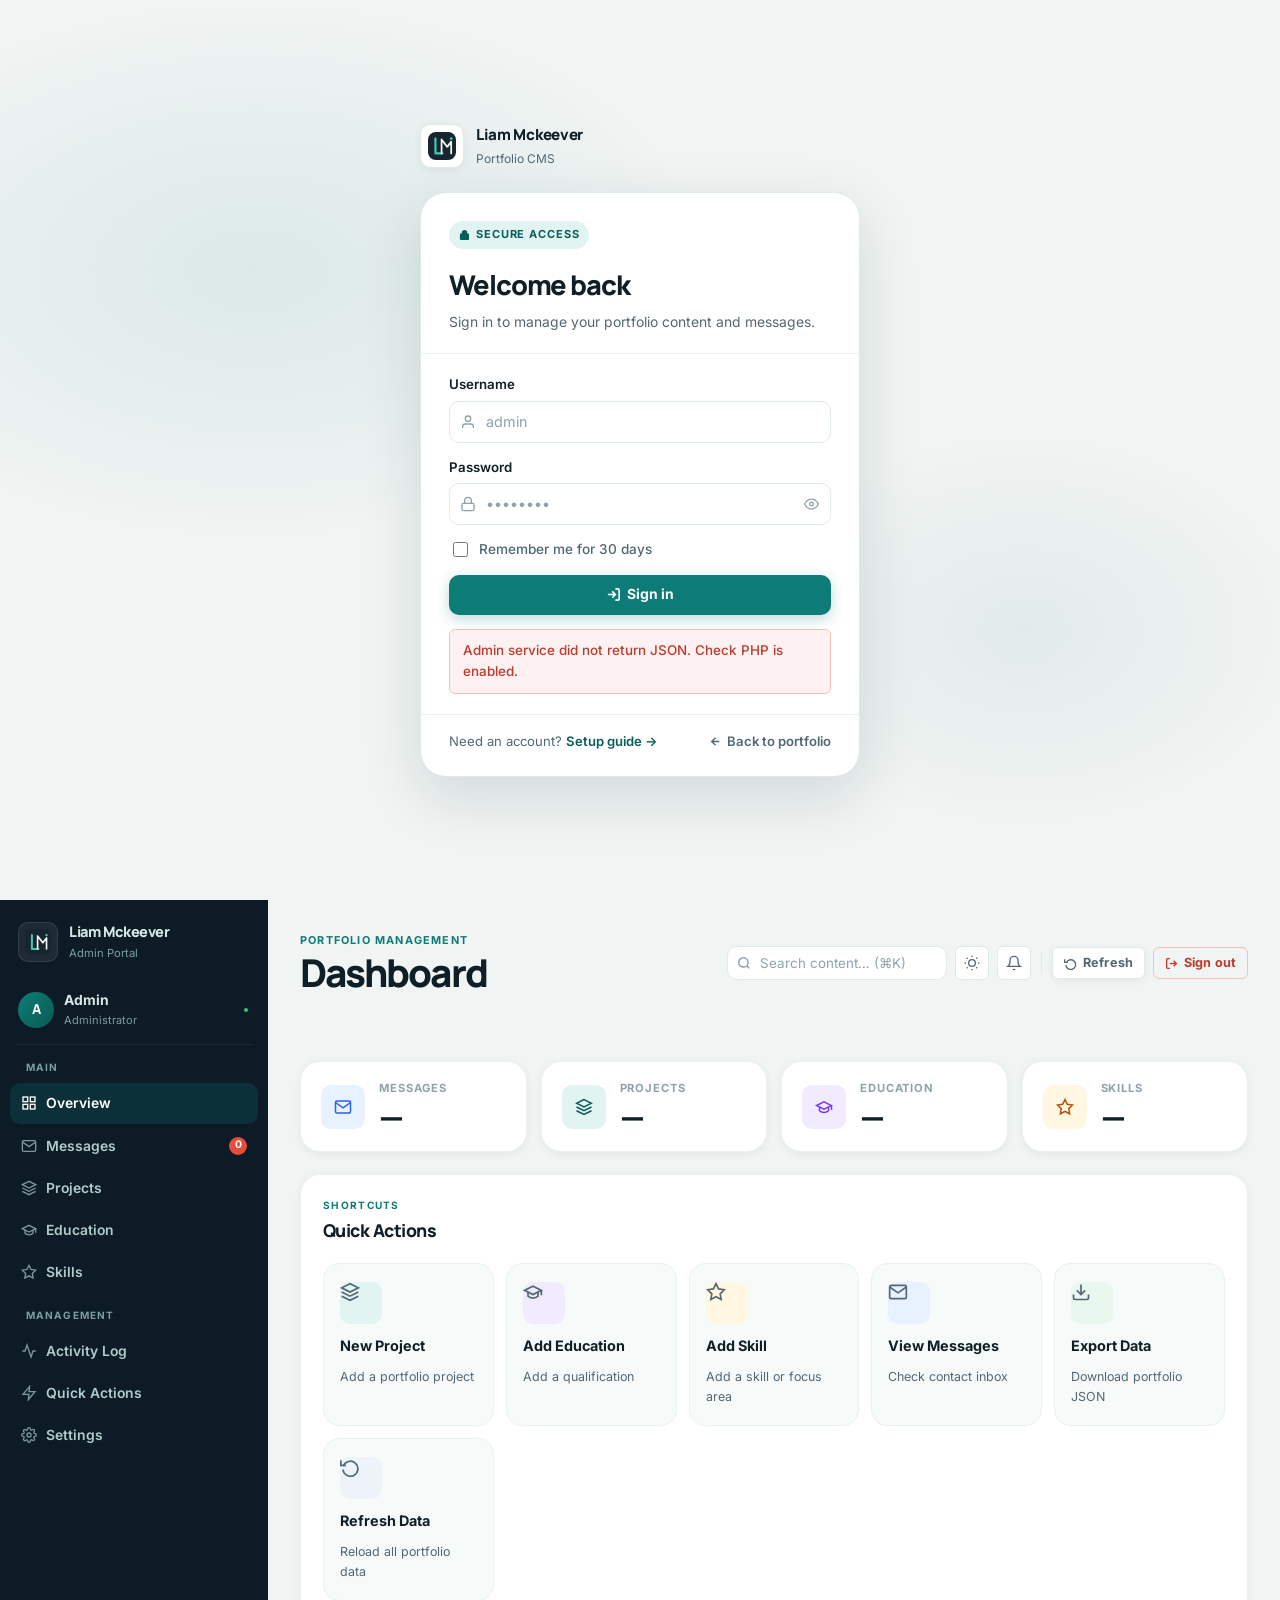
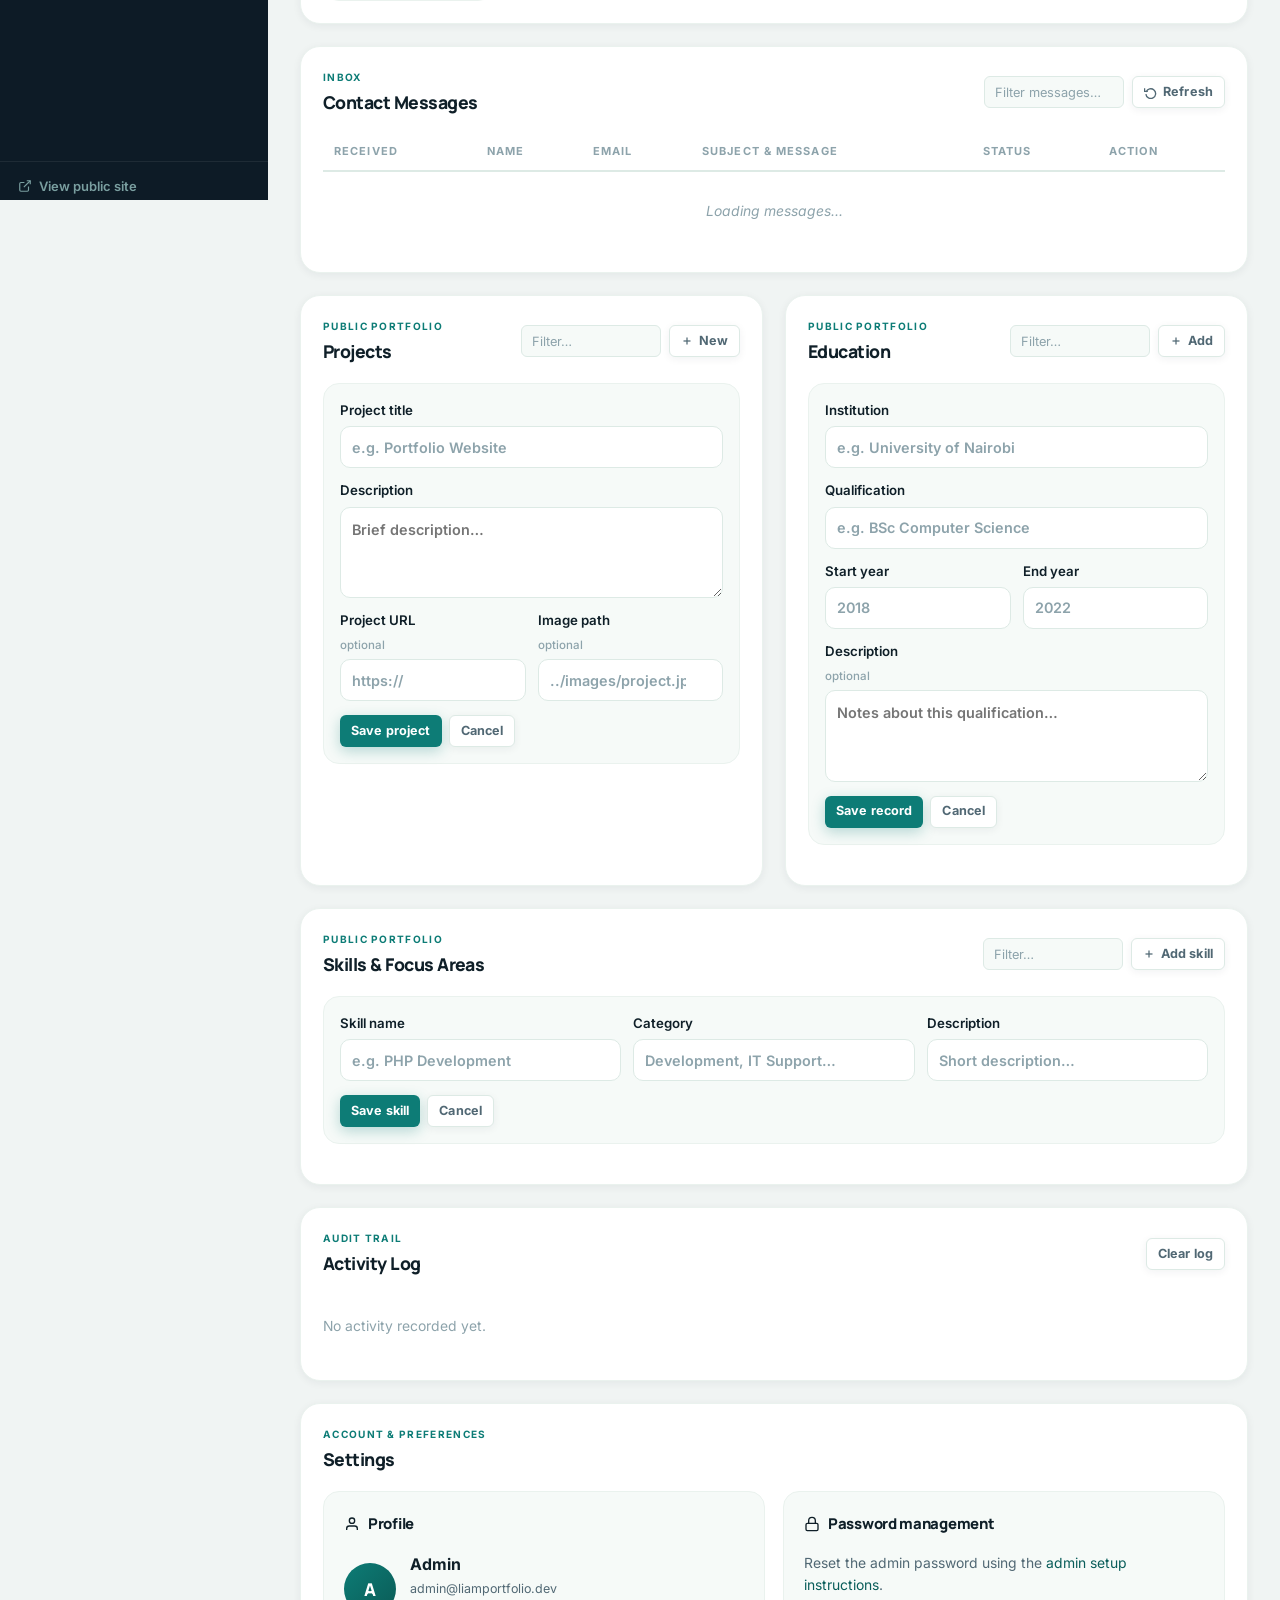
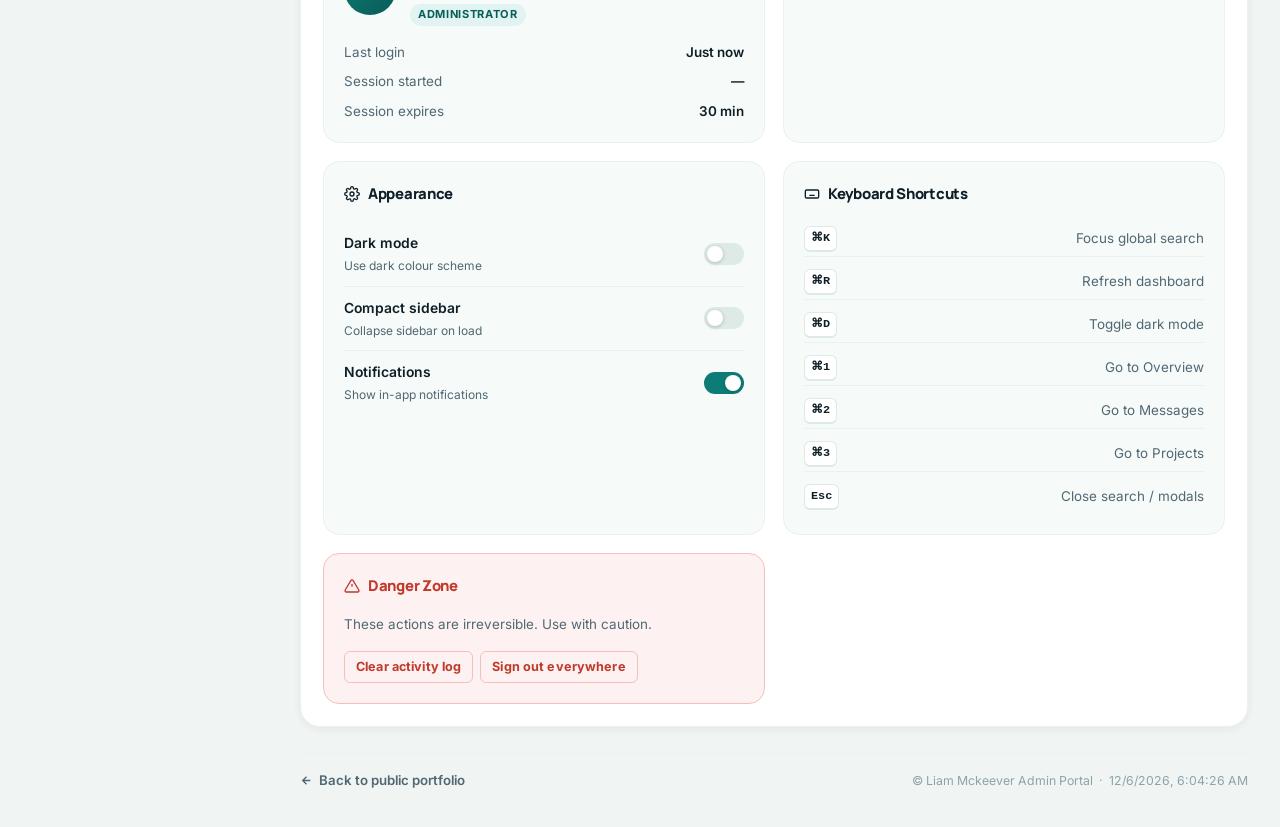
==== commit 3c67c96c: "Configure Render deployment for PHP app Co-authored-by: Copilot <223556219+Copilot@users.noreply.git" ====
--- a/liamPortfoloo/index/admin.html
+++ b/liamPortfoloo/index/admin.html
@@ -39,15 +39,6 @@
             <h1 id="loginTitle">Welcome back</h1>
             <p class="auth-card-desc">Sign in to manage your portfolio content and messages.</p>
           </header>
-
-          <!-- Demo credentials hint -->
-          <div class="demo-credentials">
-            <svg width="14" height="14" viewBox="0 0 24 24" fill="none" stroke="currentColor" stroke-width="2" aria-hidden="true"><circle cx="12" cy="12" r="10"/><line x1="12" y1="8" x2="12" y2="12"/><line x1="12" y1="16" x2="12.01" y2="16"/></svg>
-            <div>
-              <strong>Demo credentials</strong>
-              <span>Username: <code>admin</code> &nbsp;·&nbsp; Password: <code>admin123</code></span>
-            </div>
-          </div>
 
           <form id="loginForm" class="auth-form" novalidate>
             <div class="field-group">
@@ -569,39 +560,15 @@
               </div>
             </div>
 
-            <!-- Change password -->
             <div class="settings-card">
               <h3 class="settings-card-title">
                 <svg width="16" height="16" viewBox="0 0 24 24" fill="none" stroke="currentColor" stroke-width="2"><rect x="3" y="11" width="18" height="11" rx="2"/><path d="M7 11V7a5 5 0 0 1 10 0v4"/></svg>
-                Change Password
+                Password management
               </h3>
-              <form class="record-form" id="passwordForm" style="margin-bottom:0">
-                <div class="form-row">
-                  <label class="field-label">Current password
-                    <input class="field-input" id="currentPw" type="password" placeholder="Enter current password" required />
-                  </label>
-                </div>
-                <div class="form-row">
-                  <label class="field-label">New password
-                    <input class="field-input" id="newPw" type="password" placeholder="Min. 8 characters" required minlength="8" />
-                  </label>
-                </div>
-                <div class="form-row">
-                  <label class="field-label">Confirm new password
-                    <input class="field-input" id="confirmPw" type="password" placeholder="Repeat new password" required />
-                  </label>
-                </div>
-                <div class="pw-strength" id="pwStrength" hidden>
-                  <div class="pw-strength-bar">
-                    <span id="pwStrengthFill"></span>
-                  </div>
-                  <span id="pwStrengthLabel">—</span>
-                </div>
-                <div class="form-actions">
-                  <button class="btn-primary btn-sm" type="submit">Update password</button>
-                </div>
-                <p class="admin-notice" id="pwStatus" role="status" aria-live="polite"></p>
-              </form>
+              <p class="auth-card-desc">
+                Reset the admin password using the
+                <a href="../backend/README.md" target="_blank" rel="noopener noreferrer">admin setup instructions</a>.
+              </p>
             </div>
 
             <!-- Appearance -->
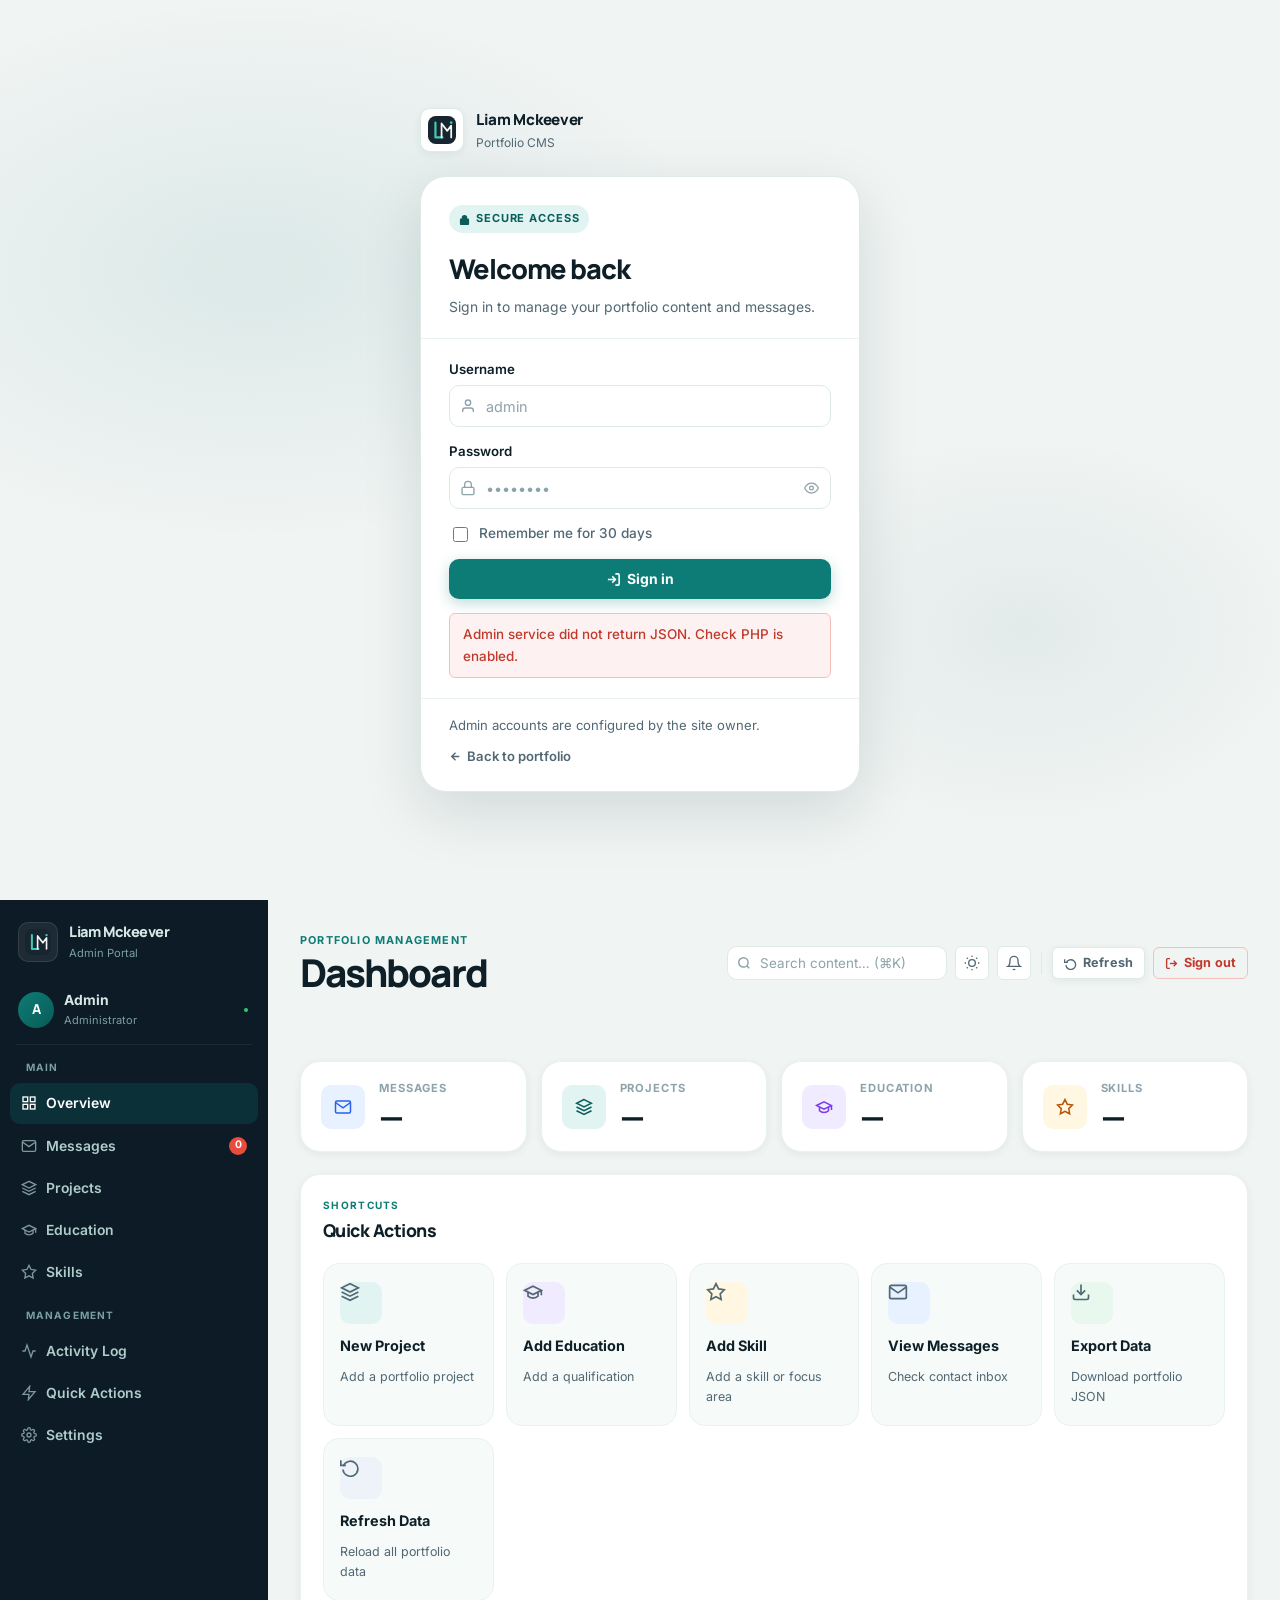
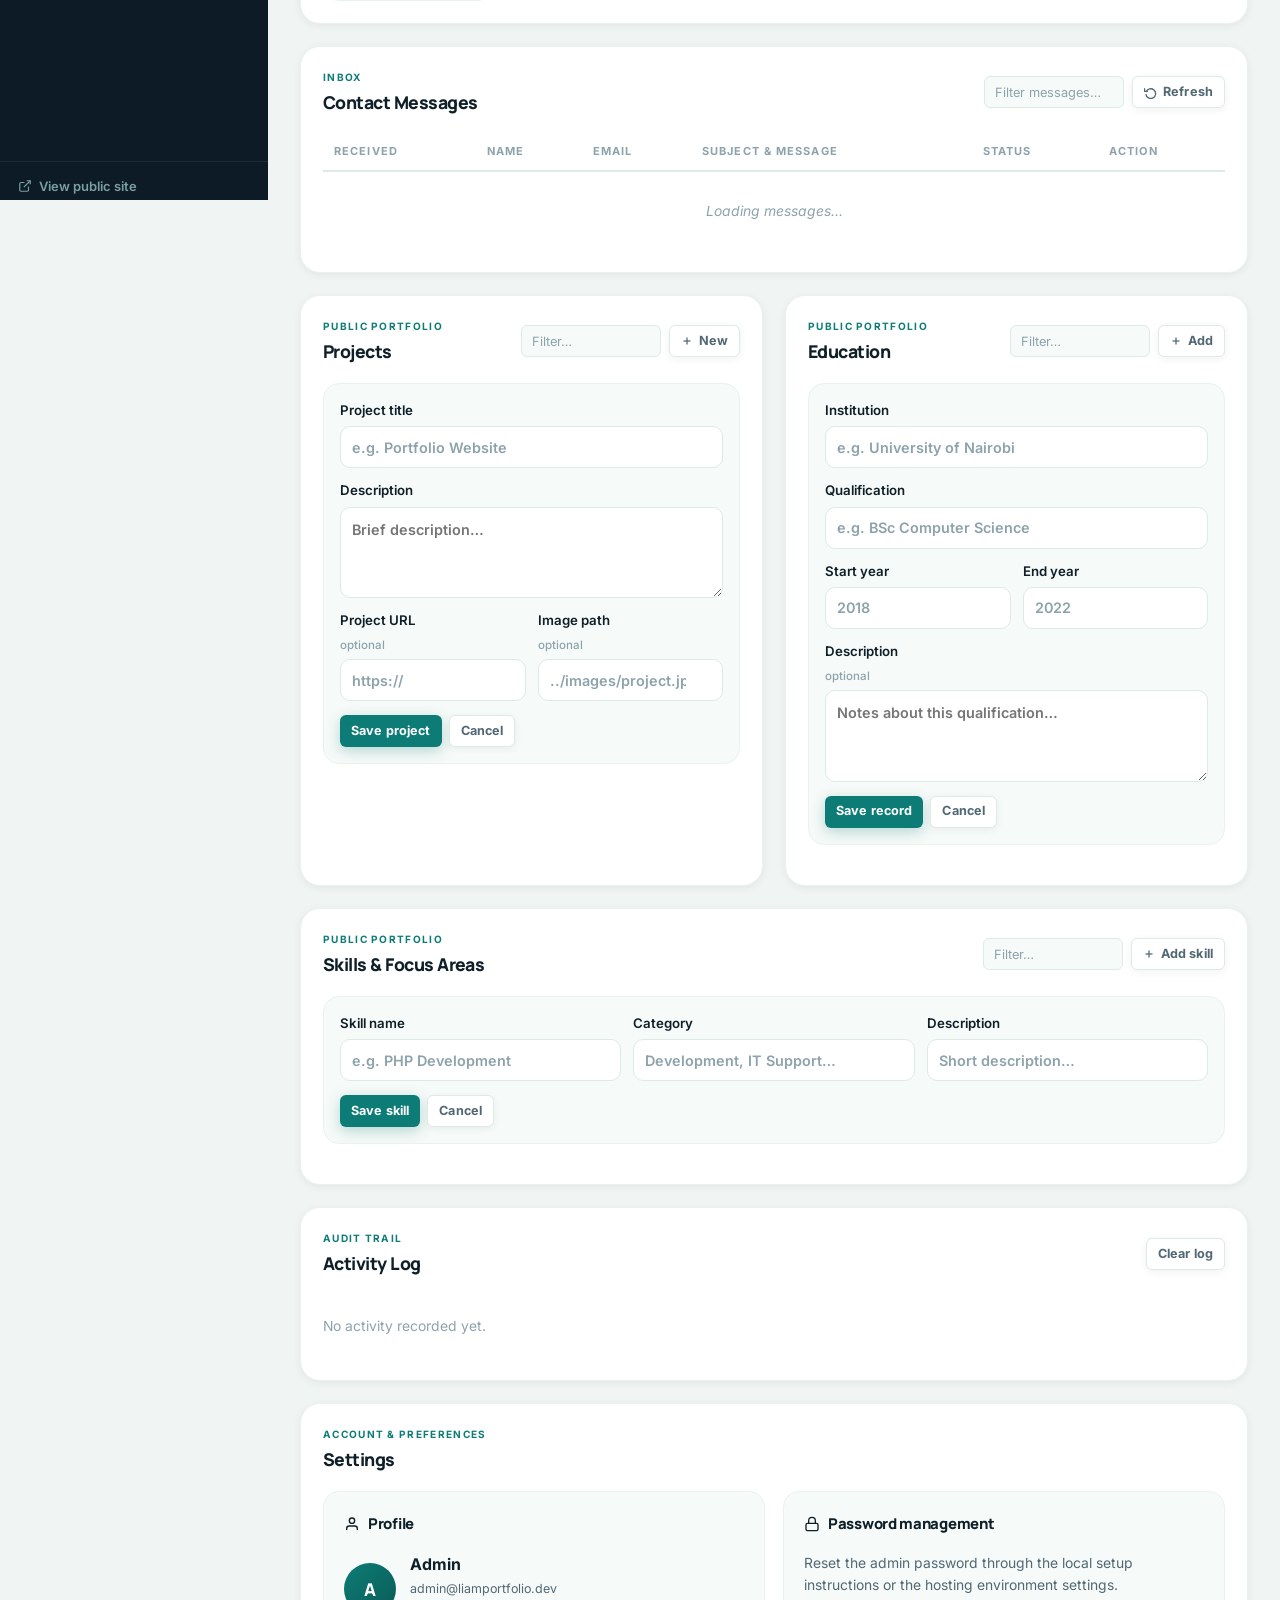
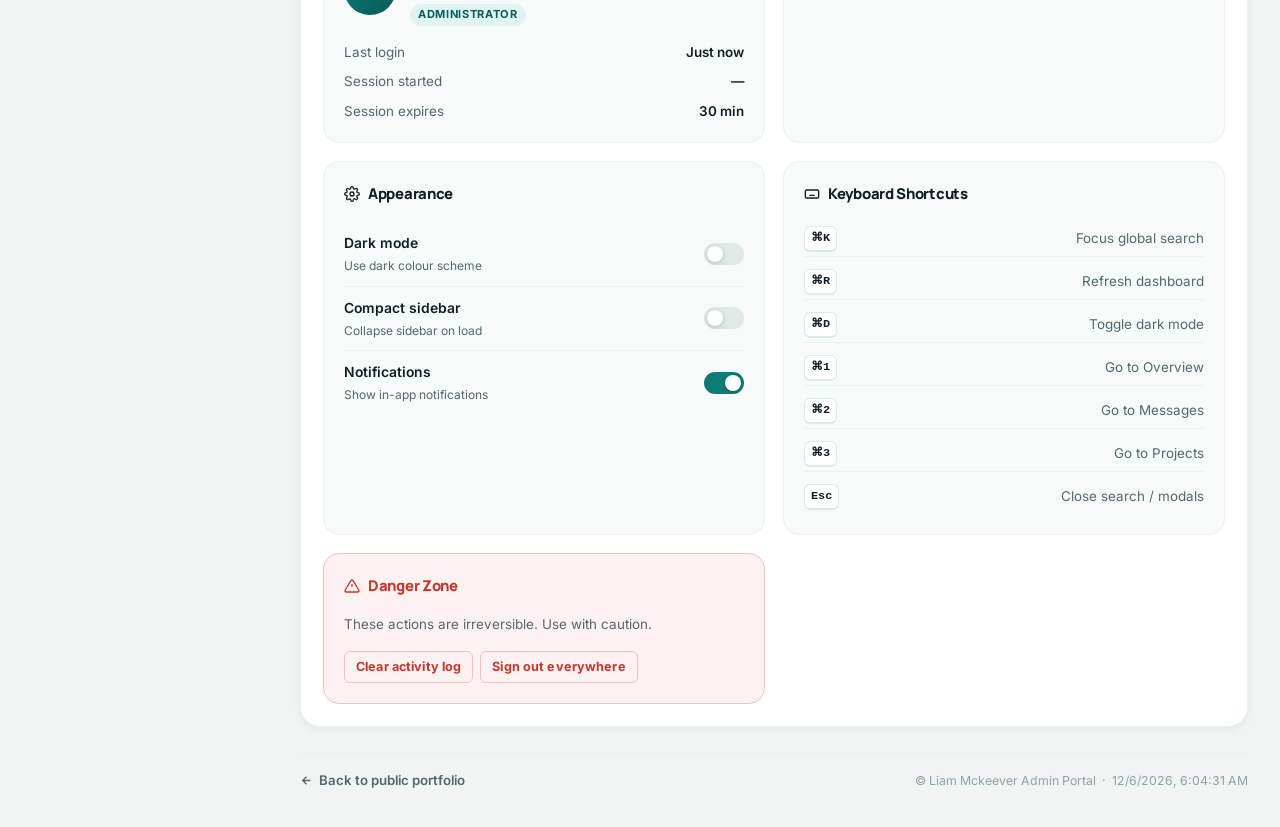
==== commit b079cbfb: "Enable private online admin with Render Postgres Co-authored-by: Copilot <223556219+Copilot@users.no" ====
--- a/liamPortfoloo/index/admin.html
+++ b/liamPortfoloo/index/admin.html
@@ -74,7 +74,7 @@
           </form>
 
           <footer class="auth-card-footer">
-            <p class="auth-setup-note">Need an account? <a href="../backend/README.md" target="_blank" rel="noopener noreferrer">Setup guide →</a></p>
+            <p class="auth-setup-note">Admin accounts are configured by the site owner.</p>
             <a class="auth-back-link" href="index.html">
               <svg width="13" height="13" viewBox="0 0 24 24" fill="none" stroke="currentColor" stroke-width="2.5" aria-hidden="true"><path d="M19 12H5M12 19l-7-7 7-7"/></svg>
               Back to portfolio
@@ -566,8 +566,7 @@
                 Password management
               </h3>
               <p class="auth-card-desc">
-                Reset the admin password using the
-                <a href="../backend/README.md" target="_blank" rel="noopener noreferrer">admin setup instructions</a>.
+                Reset the admin password through the local setup instructions or the hosting environment settings.
               </p>
             </div>
 
